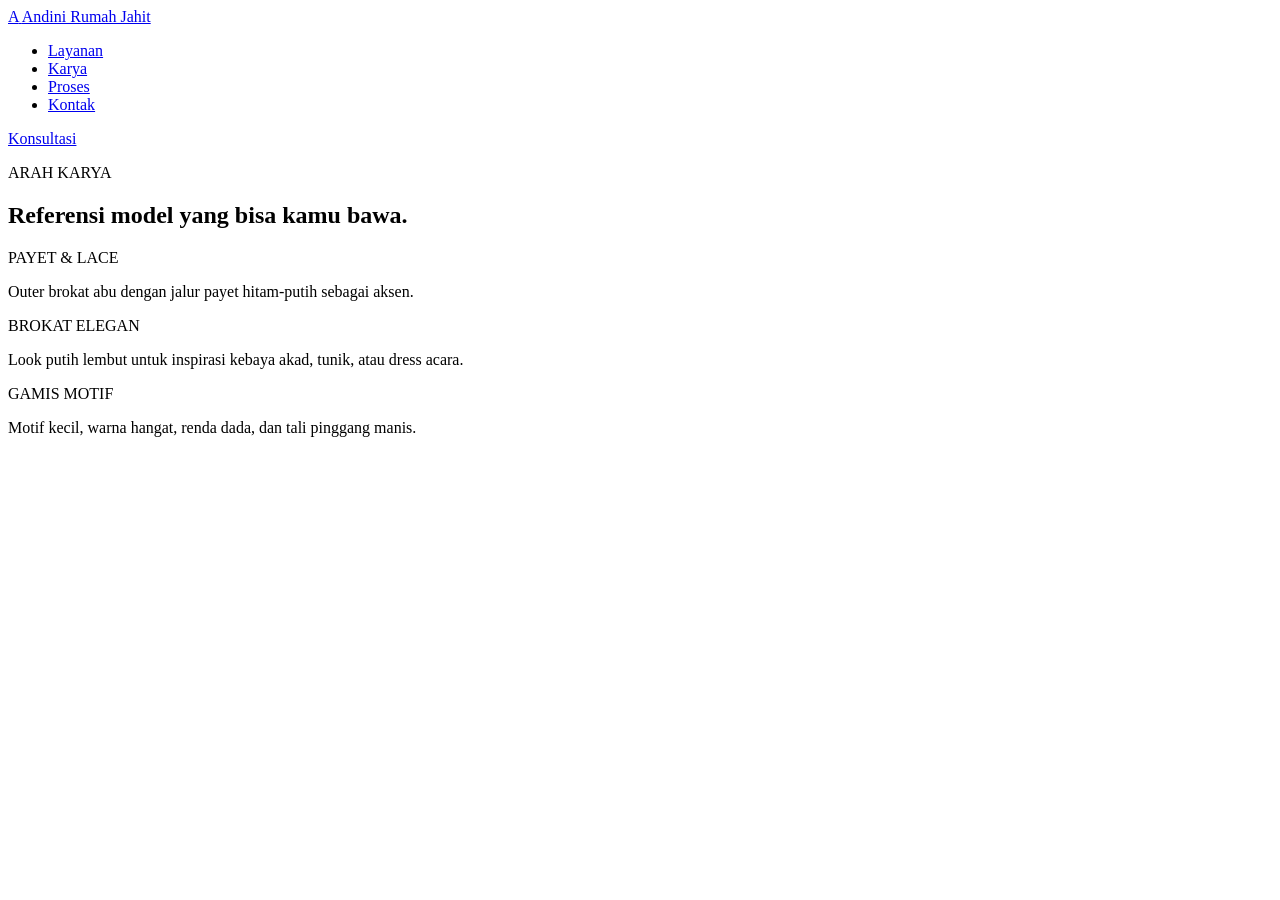
==== karya.html @ bdf9eef7 "HTML" ====
<html>

<head>
    <title>Karya - Andini Rumah Jahit</title>
    <link rel="stylesheet" href="style.css">
</head>

<body>

    <header>
        <div class="logo">
            <a href="index.html">
                <span class="logo-icon">A</span>
                <span class="logo-text">Andini Rumah Jahit</span>
            </a>
        </div>

        <nav>
            <ul>
                <li><a href="layanan.html">Layanan</a></li>
                <li><a href="karya.html">Karya</a></li>
                <li><a href="proses.html">Proses</a></li>
                <li><a href="kontak.html">Kontak</a></li>
            </ul>
        </nav>

        <div class="header-cta">
            <a href="#konsultasi">Konsultasi</a>
        </div>
    </header>

    <main>
        <section class="karya">

            <p class="karya-label">ARAH KARYA</p>
            <h1>Referensi model yang bisa kamu bawa.</h1>

            <div class="karya-galeri">

                <div class="karya-item karya-besar">
                    <div class="karya-gambar"></div>
                </div>

                <div class="karya-item">
                    <div class="karya-gambar"></div>
                    <p class="karya-kategori">PAYET & LACE</p>
                    <p class="karya-deskripsi">Outer brokat abu dengan jalur payet hitam-putih sebagai aksen.</p>
                </div>

                <div class="karya-item">
                    <div class="karya-gambar"></div>
                    <p class="karya-kategori">BROKAT ELEGAN</p>
                    <p class="karya-deskripsi">Look putih lembut untuk inspirasi kebaya akad, tunik, atau dress acara.
                    </p>
                </div>

                <div class="karya-item">
                    <div class="karya-gambar"></div>
                    <p class="karya-kategori">GAMIS MOTIF</p>
                    <p class="karya-deskripsi">Motif kecil, warna hangat, renda dada, dan tali pinggang manis.</p>
                </div>

            </div>

        </section>
    </main>

</body>

</html>
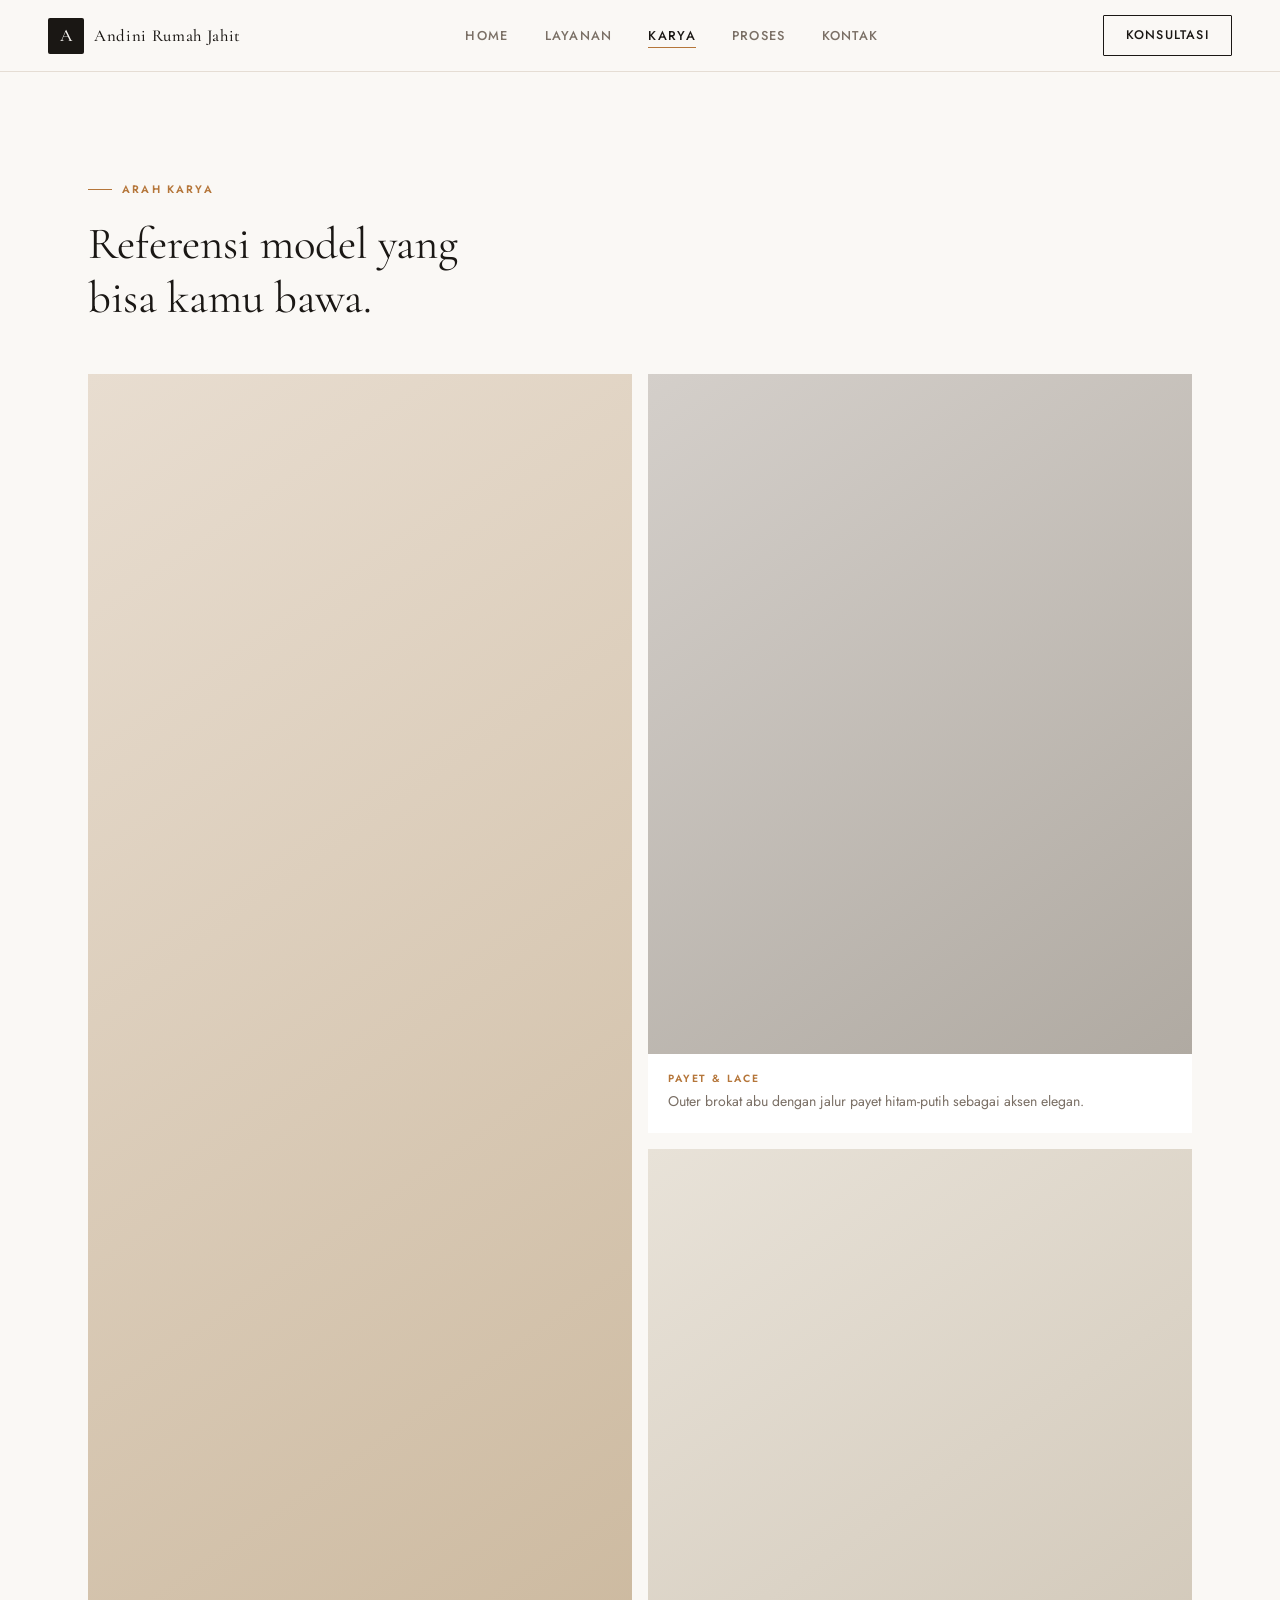
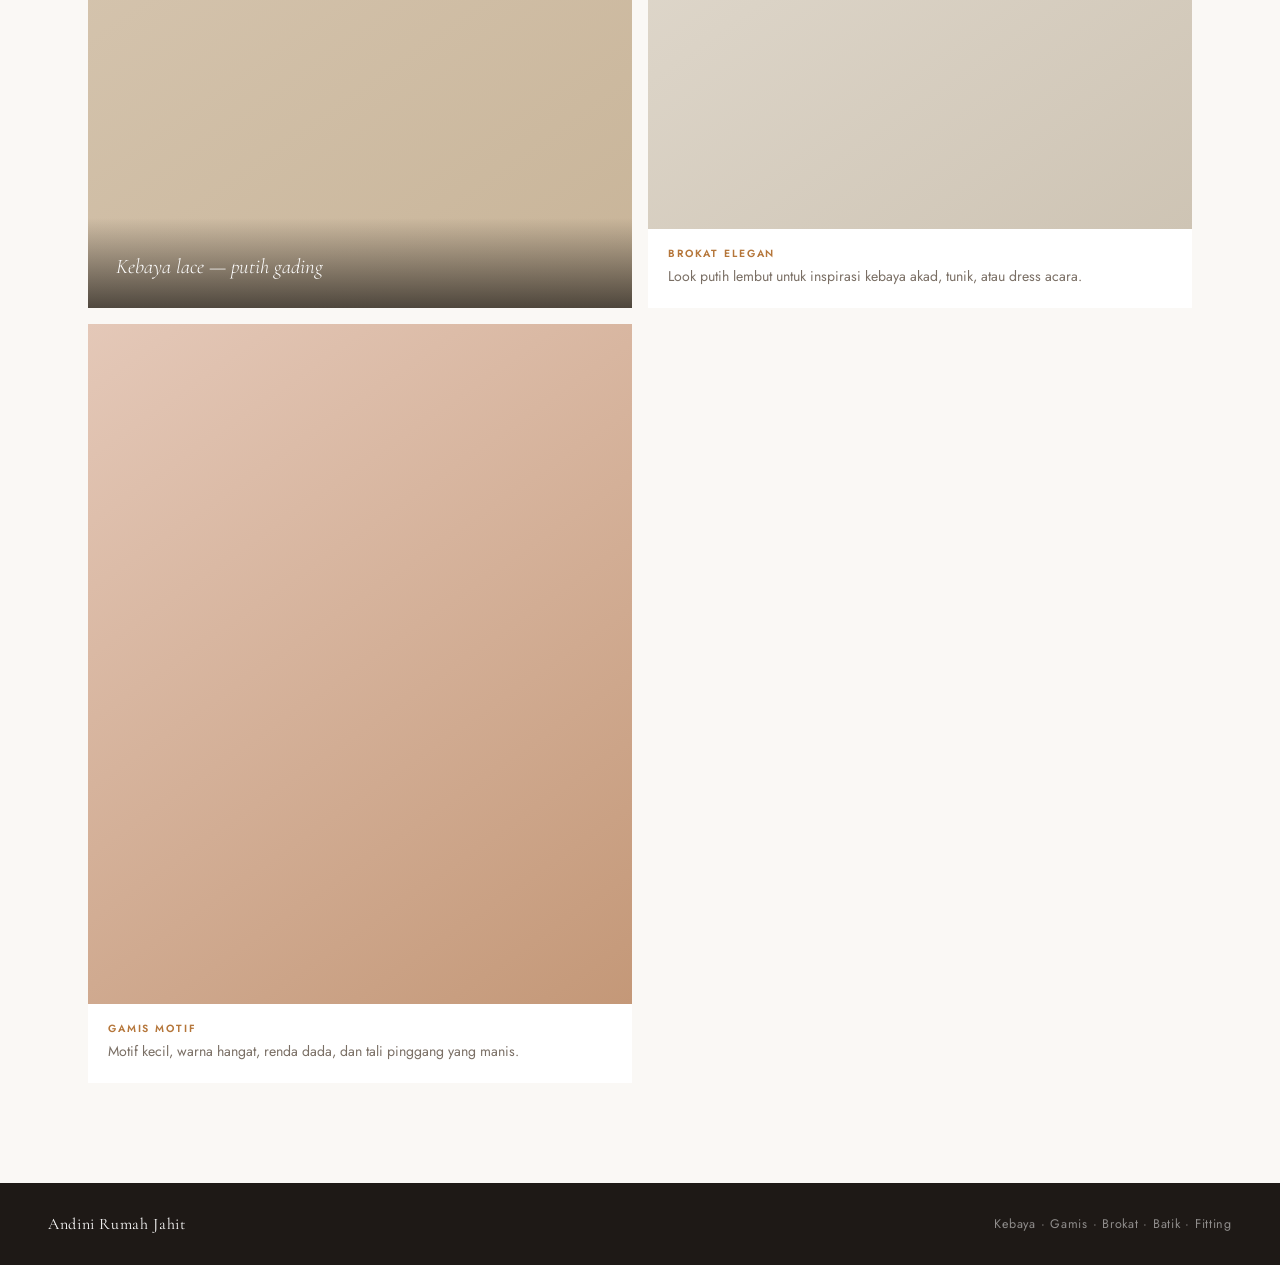
==== commit b6f1076f: "CSS" ====
--- a/karya.html
+++ b/karya.html
@@ -1,70 +1,92 @@
-<html>
-
+<!DOCTYPE html>
+<html lang="id">
 <head>
-    <title>Karya - Andini Rumah Jahit</title>
-    <link rel="stylesheet" href="style.css">
+  <meta charset="UTF-8">
+  <meta name="viewport" content="width=device-width, initial-scale=1.0">
+  <title>Karya — Andini Rumah Jahit</title>
+  <link rel="stylesheet" href="style.css">
 </head>
 
 <body>
 
-    <header>
-        <div class="logo">
-            <a href="index.html">
-                <span class="logo-icon">A</span>
-                <span class="logo-text">Andini Rumah Jahit</span>
-            </a>
+  <header id="main-header">
+    <div class="logo">
+      <a href="index.html">
+        <span class="logo-icon">A</span>
+        <span class="logo-text">Andini Rumah Jahit</span>
+      </a>
+    </div>
+    <nav>
+      <ul>
+        <li><a href="index.html">Home</a></li>
+        <li><a href="layanan.html">Layanan</a></li>
+        <li><a href="karya.html" class="active">Karya</a></li>
+        <li><a href="proses.html">Proses</a></li>
+        <li><a href="kontak.html">Kontak</a></li>
+      </ul>
+    </nav>
+    <div class="header-cta">
+      <a href="kontak.html">Konsultasi</a>
+    </div>
+  </header>
+
+  <main>
+    <section class="karya">
+
+      <p class="section-label">Arah Karya</p>
+      <h1 class="section-title">Referensi model yang<br>bisa kamu bawa.</h1>
+
+      <div class="karya-galeri">
+
+        <!-- Large featured item -->
+        <div class="karya-item karya-besar">
+          <div class="karya-gambar">
+            <!-- Ganti src dengan foto asli -->
+            <!-- <img src="foto/kebaya-putih.jpg" alt="Kebaya putih lace premium"> -->
+          </div>
+          <div class="karya-besar-label">Kebaya lace — putih gading</div>
         </div>
 
-        <nav>
-            <ul>
-                <li><a href="layanan.html">Layanan</a></li>
-                <li><a href="karya.html">Karya</a></li>
-                <li><a href="proses.html">Proses</a></li>
-                <li><a href="kontak.html">Kontak</a></li>
-            </ul>
-        </nav>
+        <!-- Small items on the right -->
+        <div class="karya-item">
+          <div class="karya-gambar">
+            <!-- <img src="foto/outer-brokat-abu.jpg" alt="Outer brokat abu payet"> -->
+          </div>
+          <p class="karya-kategori">Payet &amp; Lace</p>
+          <p class="karya-deskripsi">Outer brokat abu dengan jalur payet hitam-putih sebagai aksen elegan.</p>
+        </div>
 
-        <div class="header-cta">
-            <a href="#konsultasi">Konsultasi</a>
+        <div class="karya-item">
+          <div class="karya-gambar">
+            <!-- <img src="foto/brokat-elegan.jpg" alt="Kebaya brokat elegan"> -->
+          </div>
+          <p class="karya-kategori">Brokat Elegan</p>
+          <p class="karya-deskripsi">Look putih lembut untuk inspirasi kebaya akad, tunik, atau dress acara.</p>
         </div>
-    </header>
 
-    <main>
-        <section class="karya">
+        <div class="karya-item">
+          <div class="karya-gambar">
+            <!-- <img src="foto/gamis-motif.jpg" alt="Gamis motif floral hangat"> -->
+          </div>
+          <p class="karya-kategori">Gamis Motif</p>
+          <p class="karya-deskripsi">Motif kecil, warna hangat, renda dada, dan tali pinggang yang manis.</p>
+        </div>
 
-            <p class="karya-label">ARAH KARYA</p>
-            <h1>Referensi model yang bisa kamu bawa.</h1>
+      </div>
 
-            <div class="karya-galeri">
+    </section>
+  </main>
 
-                <div class="karya-item karya-besar">
-                    <div class="karya-gambar"></div>
-                </div>
+  <footer>
+    <span class="footer-nama">Andini Rumah Jahit</span>
+    <span class="footer-tagline">Kebaya · Gamis · Brokat · Batik · Fitting</span>
+  </footer>
 
-                <div class="karya-item">
-                    <div class="karya-gambar"></div>
-                    <p class="karya-kategori">PAYET & LACE</p>
-                    <p class="karya-deskripsi">Outer brokat abu dengan jalur payet hitam-putih sebagai aksen.</p>
-                </div>
-
-                <div class="karya-item">
-                    <div class="karya-gambar"></div>
-                    <p class="karya-kategori">BROKAT ELEGAN</p>
-                    <p class="karya-deskripsi">Look putih lembut untuk inspirasi kebaya akad, tunik, atau dress acara.
-                    </p>
-                </div>
-
-                <div class="karya-item">
-                    <div class="karya-gambar"></div>
-                    <p class="karya-kategori">GAMIS MOTIF</p>
-                    <p class="karya-deskripsi">Motif kecil, warna hangat, renda dada, dan tali pinggang manis.</p>
-                </div>
-
-            </div>
-
-        </section>
-    </main>
-
+  <script>
+    const header = document.getElementById('main-header');
+    window.addEventListener('scroll', () => {
+      header.classList.toggle('scrolled', window.scrollY > 10);
+    });
+  </script>
 </body>
-
-</html>+</html>
--- a/style.css
+++ b/style.css
@@ -0,0 +1,881 @@
+/* ============================================================
+   ANDINI RUMAH JAHIT — Luxury Boutique Stylesheet
+   Aesthetic: Editorial · Warm Ivory · Copper-Gold · Serif
+   ============================================================ */
+
+@import url('https://fonts.googleapis.com/css2?family=Cormorant+Garamond:ital,wght@0,300;0,400;0,500;0,600;1,300;1,400&family=Jost:wght@300;400;500;600&display=swap');
+
+/* ── CSS Variables ──────────────────────────────────────── */
+:root {
+  --bg:           #FAF8F5;
+  --bg-alt:       #F3EDE5;
+  --bg-dark:      #1E1916;
+  --text:         #1A1714;
+  --text-muted:   #7A6F65;
+  --accent:       #B5763A;
+  --accent-light: #D4A97A;
+  --accent-pale:  #F0E6D8;
+  --border:       #E5DDD4;
+  --white:        #FFFFFF;
+  --nav-h:        72px;
+
+  --ff-display: 'Cormorant Garamond', Georgia, serif;
+  --ff-body:    'Jost', sans-serif;
+
+  --ease-out: cubic-bezier(0.22, 1, 0.36, 1);
+}
+
+/* ── Reset & Base ───────────────────────────────────────── */
+*, *::before, *::after { box-sizing: border-box; margin: 0; padding: 0; }
+
+html { scroll-behavior: smooth; font-size: 16px; }
+
+body {
+  font-family: var(--ff-body);
+  font-weight: 400;
+  background: var(--bg);
+  color: var(--text);
+  line-height: 1.65;
+  -webkit-font-smoothing: antialiased;
+}
+
+img { display: block; max-width: 100%; height: auto; object-fit: cover; }
+
+a { text-decoration: none; color: inherit; }
+
+ul { list-style: none; }
+
+/* ── Utility ────────────────────────────────────────────── */
+.container {
+  width: min(100%, 1200px);
+  margin-inline: auto;
+  padding-inline: 48px;
+}
+
+/* ── Page Entrance Animation ────────────────────────────── */
+@keyframes fadeUp {
+  from { opacity: 0; transform: translateY(28px); }
+  to   { opacity: 1; transform: translateY(0); }
+}
+@keyframes fadeIn {
+  from { opacity: 0; }
+  to   { opacity: 1; }
+}
+
+/* ══════════════════════════════════════════════════════════
+   HEADER / NAVIGATION
+══════════════════════════════════════════════════════════ */
+header {
+  position: fixed;
+  top: 0; left: 0; right: 0;
+  z-index: 100;
+  height: var(--nav-h);
+  display: flex;
+  align-items: center;
+  justify-content: space-between;
+  padding-inline: 48px;
+  background: rgba(250, 248, 245, 0.92);
+  backdrop-filter: blur(12px);
+  -webkit-backdrop-filter: blur(12px);
+  border-bottom: 1px solid var(--border);
+  transition: box-shadow 0.3s;
+}
+
+header.scrolled {
+  box-shadow: 0 2px 24px rgba(26,23,20,0.07);
+}
+
+/* Logo */
+.logo a {
+  display: flex;
+  align-items: center;
+  gap: 10px;
+}
+.logo-icon {
+  width: 36px; height: 36px;
+  display: grid; place-items: center;
+  background: var(--text);
+  color: var(--bg);
+  font-family: var(--ff-display);
+  font-size: 1.1rem;
+  font-weight: 500;
+  letter-spacing: 0.02em;
+  border-radius: 2px;
+  flex-shrink: 0;
+}
+.logo-text {
+  font-family: var(--ff-display);
+  font-size: 1.05rem;
+  font-weight: 500;
+  letter-spacing: 0.04em;
+  color: var(--text);
+}
+
+/* Nav links */
+nav ul {
+  display: flex;
+  gap: 36px;
+}
+nav a {
+  font-family: var(--ff-body);
+  font-size: 0.8rem;
+  font-weight: 500;
+  letter-spacing: 0.1em;
+  text-transform: uppercase;
+  color: var(--text-muted);
+  transition: color 0.2s;
+  position: relative;
+}
+nav a::after {
+  content: '';
+  position: absolute;
+  bottom: -3px; left: 0;
+  width: 0; height: 1px;
+  background: var(--accent);
+  transition: width 0.3s var(--ease-out);
+}
+nav a:hover { color: var(--text); }
+nav a:hover::after { width: 100%; }
+nav a.active { color: var(--text); }
+nav a.active::after { width: 100%; }
+
+/* CTA button */
+.header-cta a {
+  display: inline-block;
+  padding: 9px 22px;
+  border: 1px solid var(--text);
+  font-size: 0.78rem;
+  font-weight: 500;
+  letter-spacing: 0.1em;
+  text-transform: uppercase;
+  color: var(--text);
+  transition: background 0.25s, color 0.25s;
+  border-radius: 1px;
+}
+.header-cta a:hover {
+  background: var(--text);
+  color: var(--bg);
+}
+
+/* ══════════════════════════════════════════════════════════
+   HERO SECTION
+══════════════════════════════════════════════════════════ */
+.hero {
+  min-height: 100vh;
+  padding-top: var(--nav-h);
+  display: grid;
+  grid-template-columns: 1fr 1fr;
+  position: relative;
+  overflow: hidden;
+}
+
+/* Left: text content */
+.hero-content {
+  display: flex;
+  flex-direction: column;
+  justify-content: center;
+  padding: 80px 60px 80px 48px;
+  animation: fadeUp 0.9s var(--ease-out) both;
+}
+
+.hero-kategori {
+  font-size: 0.72rem;
+  font-weight: 600;
+  letter-spacing: 0.18em;
+  text-transform: uppercase;
+  color: var(--accent);
+  margin-bottom: 24px;
+  display: flex;
+  align-items: center;
+  gap: 10px;
+}
+.hero-kategori::before {
+  content: '';
+  display: inline-block;
+  width: 28px; height: 1px;
+  background: var(--accent);
+}
+
+.hero-content h1 {
+  font-family: var(--ff-display);
+  font-size: clamp(2.6rem, 4.5vw, 4rem);
+  font-weight: 400;
+  line-height: 1.2;
+  letter-spacing: -0.01em;
+  color: var(--text);
+  margin-bottom: 24px;
+}
+.hero-content h1 em {
+  font-style: italic;
+  color: var(--accent);
+}
+
+.hero-deskripsi {
+  font-size: 0.97rem;
+  color: var(--text-muted);
+  line-height: 1.75;
+  max-width: 400px;
+  margin-bottom: 40px;
+}
+
+.hero-tombol {
+  display: flex;
+  gap: 14px;
+  flex-wrap: wrap;
+}
+
+.btn-utama {
+  display: inline-block;
+  padding: 14px 32px;
+  background: var(--text);
+  color: var(--bg);
+  font-size: 0.8rem;
+  font-weight: 500;
+  letter-spacing: 0.1em;
+  text-transform: uppercase;
+  transition: background 0.25s, transform 0.2s;
+}
+.btn-utama:hover {
+  background: var(--accent);
+  transform: translateY(-1px);
+}
+
+.btn-kedua {
+  display: inline-block;
+  padding: 13px 28px;
+  border: 1px solid var(--border);
+  color: var(--text);
+  font-size: 0.8rem;
+  font-weight: 500;
+  letter-spacing: 0.1em;
+  text-transform: uppercase;
+  transition: border-color 0.25s, color 0.25s;
+}
+.btn-kedua:hover {
+  border-color: var(--text);
+  color: var(--text);
+}
+
+/* Right: image side */
+.hero-image-side {
+  position: relative;
+  background: var(--bg-alt);
+  overflow: hidden;
+  animation: fadeIn 1.2s var(--ease-out) 0.3s both;
+}
+
+.hero-image-placeholder {
+  width: 100%; height: 100%;
+  background:
+    linear-gradient(160deg, #EDE0D0 0%, #D9C8B0 40%, #C4AB8A 100%);
+  position: relative;
+  display: flex;
+  align-items: center;
+  justify-content: center;
+}
+
+/* Decorative fabric fold lines */
+.hero-image-placeholder::before {
+  content: '';
+  position: absolute;
+  inset: 0;
+  background:
+    repeating-linear-gradient(
+      -20deg,
+      transparent 0px, transparent 40px,
+      rgba(255,255,255,0.06) 40px, rgba(255,255,255,0.06) 41px
+    );
+}
+
+.hero-image-placeholder::after {
+  content: 'Foto Koleksi';
+  font-family: var(--ff-display);
+  font-size: 0.85rem;
+  font-style: italic;
+  color: rgba(255,255,255,0.5);
+  letter-spacing: 0.1em;
+}
+
+/* Stat card overlay */
+.hero-kartu {
+  position: absolute;
+  bottom: 48px; right: 0;
+  transform: translateX(0);
+  background: var(--bg-dark);
+  color: var(--white);
+  padding: 28px 36px;
+  min-width: 220px;
+  animation: fadeUp 0.9s var(--ease-out) 0.6s both;
+  z-index: 2;
+}
+.kartu-label {
+  font-size: 0.65rem;
+  font-weight: 600;
+  letter-spacing: 0.18em;
+  text-transform: uppercase;
+  color: var(--accent-light);
+  margin-bottom: 10px;
+}
+.kartu-angka {
+  font-family: var(--ff-display);
+  font-size: 3rem;
+  font-weight: 300;
+  line-height: 1;
+  color: var(--white);
+  margin-bottom: 8px;
+}
+.kartu-deskripsi {
+  font-size: 0.8rem;
+  color: rgba(255,255,255,0.55);
+  line-height: 1.5;
+  max-width: 160px;
+}
+
+/* ══════════════════════════════════════════════════════════
+   SECTION SHARED STYLES
+══════════════════════════════════════════════════════════ */
+main { padding-top: var(--nav-h); }
+
+.section-label {
+  display: inline-flex;
+  align-items: center;
+  gap: 10px;
+  font-size: 0.68rem;
+  font-weight: 600;
+  letter-spacing: 0.2em;
+  text-transform: uppercase;
+  color: var(--accent);
+  margin-bottom: 20px;
+}
+.section-label::before {
+  content: '';
+  display: inline-block;
+  width: 24px; height: 1px;
+  background: var(--accent);
+}
+
+.section-title {
+  font-family: var(--ff-display);
+  font-size: clamp(2rem, 3.5vw, 3rem);
+  font-weight: 400;
+  line-height: 1.2;
+  color: var(--text);
+  margin-bottom: 48px;
+}
+
+/* ══════════════════════════════════════════════════════════
+   LAYANAN PAGE
+══════════════════════════════════════════════════════════ */
+.layanan {
+  padding: 100px 48px;
+  max-width: 1200px;
+  margin: 0 auto;
+}
+
+.layanan-kartu-wrapper {
+  display: grid;
+  grid-template-columns: repeat(3, 1fr);
+  gap: 2px;
+  margin-top: 0;
+  background: var(--border);
+}
+
+.layanan-kartu {
+  background: var(--bg);
+  padding: 52px 44px;
+  transition: background 0.3s;
+  position: relative;
+  overflow: hidden;
+}
+.layanan-kartu::before {
+  content: '';
+  position: absolute;
+  bottom: 0; left: 0;
+  width: 0; height: 2px;
+  background: var(--accent);
+  transition: width 0.4s var(--ease-out);
+}
+.layanan-kartu:hover { background: var(--white); }
+.layanan-kartu:hover::before { width: 100%; }
+
+.kartu-ikon {
+  width: 44px; height: 44px;
+  border: 1px solid var(--border);
+  border-radius: 50%;
+  margin-bottom: 28px;
+  display: flex;
+  align-items: center;
+  justify-content: center;
+  transition: border-color 0.3s;
+}
+.layanan-kartu:hover .kartu-ikon { border-color: var(--accent); }
+
+/* Icon SVG backgrounds for each card */
+.layanan-kartu:nth-child(1) .kartu-ikon::after { content: '✦'; font-size: 1rem; color: var(--accent); }
+.layanan-kartu:nth-child(2) .kartu-ikon::after { content: '◈'; font-size: 1rem; color: var(--accent); }
+.layanan-kartu:nth-child(3) .kartu-ikon::after { content: '⬡'; font-size: 1rem; color: var(--accent); }
+
+.layanan-kartu h2 {
+  font-family: var(--ff-display);
+  font-size: 1.4rem;
+  font-weight: 500;
+  color: var(--text);
+  margin-bottom: 14px;
+  letter-spacing: 0.01em;
+}
+.layanan-kartu p {
+  font-size: 0.9rem;
+  color: var(--text-muted);
+  line-height: 1.7;
+}
+
+/* Layanan price hint */
+.layanan-kartu .kartu-detail {
+  margin-top: 28px;
+  display: flex;
+  align-items: center;
+  gap: 6px;
+  font-size: 0.75rem;
+  font-weight: 500;
+  letter-spacing: 0.08em;
+  text-transform: uppercase;
+  color: var(--accent);
+  opacity: 0;
+  transform: translateY(6px);
+  transition: opacity 0.3s, transform 0.3s;
+}
+.layanan-kartu:hover .kartu-detail {
+  opacity: 1;
+  transform: translateY(0);
+}
+.kartu-detail::after { content: '→'; }
+
+/* ══════════════════════════════════════════════════════════
+   KARYA / GALLERY PAGE
+══════════════════════════════════════════════════════════ */
+.karya {
+  padding: 100px 48px;
+  max-width: 1200px;
+  margin: 0 auto;
+}
+
+.karya-galeri {
+  display: grid;
+  grid-template-columns: 1fr 1fr;
+  grid-template-rows: auto auto;
+  gap: 16px;
+}
+
+/* Large item spans full left column */
+.karya-besar {
+  grid-row: 1 / 3;
+}
+
+.karya-item {
+  position: relative;
+  overflow: hidden;
+}
+
+.karya-gambar {
+  width: 100%;
+  aspect-ratio: 4/5;
+  background: var(--bg-alt);
+  position: relative;
+  overflow: hidden;
+  transition: transform 0.5s var(--ease-out);
+}
+.karya-besar .karya-gambar {
+  aspect-ratio: 3/5;
+  height: 100%;
+}
+
+/* Placeholder fill with warm gradient per item */
+.karya-item:nth-child(1) .karya-gambar {
+  background: linear-gradient(145deg, #E8DDD0, #C8B498);
+}
+.karya-item:nth-child(2) .karya-gambar {
+  background: linear-gradient(145deg, #D4CFCA, #B0AAA2);
+}
+.karya-item:nth-child(3) .karya-gambar {
+  background: linear-gradient(145deg, #E8E2D8, #CEC4B4);
+}
+.karya-item:nth-child(4) .karya-gambar {
+  background: linear-gradient(145deg, #E4C8B8, #C49878);
+}
+
+.karya-item:hover .karya-gambar {
+  transform: scale(1.03);
+}
+
+/* Overlay on hover */
+.karya-gambar::after {
+  content: '';
+  position: absolute;
+  inset: 0;
+  background: linear-gradient(to top, rgba(26,23,20,0.55) 0%, transparent 50%);
+  opacity: 0;
+  transition: opacity 0.4s;
+}
+.karya-item:hover .karya-gambar::after { opacity: 1; }
+
+/* Text below image */
+.karya-item:not(.karya-besar) {
+  background: var(--white);
+}
+.karya-kategori {
+  font-size: 0.65rem;
+  font-weight: 600;
+  letter-spacing: 0.18em;
+  text-transform: uppercase;
+  color: var(--accent);
+  padding: 16px 20px 4px;
+}
+.karya-deskripsi {
+  font-size: 0.88rem;
+  color: var(--text-muted);
+  padding: 0 20px 20px;
+  line-height: 1.55;
+}
+
+/* Label floating on large card */
+.karya-besar-label {
+  position: absolute;
+  bottom: 0; left: 0; right: 0;
+  padding: 32px 28px 24px;
+  background: linear-gradient(to top, rgba(26,23,20,0.7), transparent);
+  color: var(--white);
+  font-family: var(--ff-display);
+  font-size: 1.3rem;
+  font-style: italic;
+  font-weight: 300;
+  pointer-events: none;
+}
+
+/* ══════════════════════════════════════════════════════════
+   PROSES PAGE
+══════════════════════════════════════════════════════════ */
+.proses {
+  padding: 100px 48px;
+  max-width: 1200px;
+  margin: 0 auto;
+}
+
+.proses-langkah-wrapper {
+  display: grid;
+  grid-template-columns: repeat(4, 1fr);
+  gap: 0;
+  position: relative;
+  margin-top: 16px;
+}
+
+/* Connecting line */
+.proses-langkah-wrapper::before {
+  content: '';
+  position: absolute;
+  top: 28px;
+  left: calc(25% / 2);
+  right: calc(25% / 2);
+  height: 1px;
+  background: var(--border);
+  z-index: 0;
+}
+
+.proses-langkah {
+  padding: 0 36px 0 0;
+  position: relative;
+  z-index: 1;
+}
+
+.langkah-nomor {
+  display: inline-flex;
+  align-items: center;
+  justify-content: center;
+  width: 54px; height: 54px;
+  border: 1px solid var(--border);
+  background: var(--bg);
+  font-family: var(--ff-display);
+  font-size: 1.3rem;
+  font-weight: 300;
+  color: var(--accent);
+  margin-bottom: 28px;
+  transition: background 0.3s, border-color 0.3s, color 0.3s;
+}
+.proses-langkah:hover .langkah-nomor {
+  background: var(--text);
+  border-color: var(--text);
+  color: var(--white);
+}
+
+.proses-langkah h2 {
+  font-family: var(--ff-display);
+  font-size: 1.25rem;
+  font-weight: 500;
+  color: var(--text);
+  margin-bottom: 12px;
+}
+.proses-langkah p {
+  font-size: 0.88rem;
+  color: var(--text-muted);
+  line-height: 1.7;
+  max-width: 220px;
+}
+
+/* ══════════════════════════════════════════════════════════
+   KONTAK PAGE
+══════════════════════════════════════════════════════════ */
+.kontak {
+  display: grid;
+  grid-template-columns: 1fr 1fr;
+  min-height: calc(100vh - var(--nav-h));
+}
+
+/* Left info panel */
+.kontak-info {
+  background: var(--bg-dark);
+  color: var(--white);
+  padding: 80px 64px;
+  display: flex;
+  flex-direction: column;
+  justify-content: center;
+}
+
+.kontak-info .section-label { color: var(--accent-light); }
+.kontak-info .section-label::before { background: var(--accent-light); }
+
+.kontak-info h1 {
+  font-family: var(--ff-display);
+  font-size: clamp(2rem, 3vw, 2.8rem);
+  font-weight: 300;
+  line-height: 1.25;
+  color: var(--white);
+  margin-bottom: 24px;
+}
+
+.kontak-deskripsi {
+  font-size: 0.92rem;
+  color: rgba(255,255,255,0.55);
+  line-height: 1.75;
+  margin-bottom: 40px;
+  max-width: 380px;
+}
+
+.kontak-detail {
+  display: flex;
+  flex-direction: column;
+  gap: 14px;
+}
+.kontak-detail li {
+  font-size: 0.88rem;
+  color: rgba(255,255,255,0.7);
+  display: flex;
+  align-items: flex-start;
+  gap: 10px;
+  padding-bottom: 14px;
+  border-bottom: 1px solid rgba(255,255,255,0.08);
+}
+.kontak-detail li::before {
+  content: '—';
+  color: var(--accent-light);
+  flex-shrink: 0;
+}
+.kontak-detail li strong {
+  color: var(--white);
+  font-weight: 500;
+}
+
+/* Right form panel */
+.kontak-form {
+  background: var(--bg);
+  padding: 80px 64px;
+  display: flex;
+  flex-direction: column;
+  justify-content: center;
+}
+
+.kontak-form h2 {
+  font-family: var(--ff-display);
+  font-size: 1.4rem;
+  font-weight: 500;
+  color: var(--text);
+  margin-bottom: 36px;
+}
+
+.kontak-form form {
+  display: flex;
+  flex-direction: column;
+  gap: 20px;
+}
+
+.form-group {
+  display: flex;
+  flex-direction: column;
+  gap: 6px;
+}
+
+.kontak-form label {
+  font-size: 0.72rem;
+  font-weight: 600;
+  letter-spacing: 0.12em;
+  text-transform: uppercase;
+  color: var(--text-muted);
+}
+
+.kontak-form input,
+.kontak-form select,
+.kontak-form textarea {
+  width: 100%;
+  padding: 12px 14px;
+  border: 1px solid var(--border);
+  background: var(--white);
+  font-family: var(--ff-body);
+  font-size: 0.9rem;
+  color: var(--text);
+  outline: none;
+  transition: border-color 0.2s;
+  border-radius: 0;
+  appearance: none;
+  -webkit-appearance: none;
+}
+.kontak-form input:focus,
+.kontak-form select:focus,
+.kontak-form textarea:focus {
+  border-color: var(--accent);
+}
+.kontak-form input::placeholder,
+.kontak-form textarea::placeholder {
+  color: var(--text-muted);
+  font-size: 0.88rem;
+}
+.kontak-form textarea {
+  min-height: 120px;
+  resize: vertical;
+}
+
+/* Select wrapper with custom arrow */
+.select-wrapper {
+  position: relative;
+}
+.select-wrapper::after {
+  content: '↓';
+  position: absolute;
+  right: 14px;
+  top: 50%;
+  transform: translateY(-50%);
+  color: var(--text-muted);
+  pointer-events: none;
+  font-size: 0.85rem;
+}
+
+.btn-kirim {
+  padding: 14px 32px;
+  background: var(--text);
+  color: var(--bg);
+  font-family: var(--ff-body);
+  font-size: 0.8rem;
+  font-weight: 500;
+  letter-spacing: 0.12em;
+  text-transform: uppercase;
+  border: none;
+  cursor: pointer;
+  transition: background 0.25s, transform 0.2s;
+  align-self: flex-start;
+}
+.btn-kirim:hover {
+  background: var(--accent);
+  transform: translateY(-1px);
+}
+
+/* ══════════════════════════════════════════════════════════
+   FOOTER
+══════════════════════════════════════════════════════════ */
+footer {
+  background: var(--bg-dark);
+  color: rgba(255,255,255,0.5);
+  padding: 28px 48px;
+  display: flex;
+  justify-content: space-between;
+  align-items: center;
+  gap: 16px;
+}
+.footer-nama {
+  font-family: var(--ff-display);
+  font-size: 1rem;
+  font-weight: 400;
+  color: var(--white);
+  letter-spacing: 0.04em;
+}
+.footer-tagline {
+  font-size: 0.78rem;
+  letter-spacing: 0.06em;
+}
+
+/* ══════════════════════════════════════════════════════════
+   DECORATIVE STRIP (appears on inner pages)
+══════════════════════════════════════════════════════════ */
+.page-intro {
+  padding: 80px 48px 0;
+  max-width: 1200px;
+  margin: 0 auto;
+}
+
+/* ══════════════════════════════════════════════════════════
+   RESPONSIVE — TABLET (≤900px)
+══════════════════════════════════════════════════════════ */
+@media (max-width: 900px) {
+  header { padding-inline: 24px; }
+
+  nav ul { gap: 22px; }
+
+  .hero { grid-template-columns: 1fr; min-height: auto; }
+  .hero-content { padding: 60px 24px 40px; }
+  .hero-image-side { min-height: 50vw; }
+  .hero-kartu { position: relative; bottom: auto; transform: none; margin: 0 24px 24px; }
+
+  .layanan { padding: 80px 24px; }
+  .layanan-kartu-wrapper { grid-template-columns: 1fr; gap: 1px; }
+
+  .karya { padding: 80px 24px; }
+  .karya-galeri {
+    grid-template-columns: 1fr;
+    grid-template-rows: auto;
+  }
+  .karya-besar { grid-row: auto; }
+
+  .proses { padding: 80px 24px; }
+  .proses-langkah-wrapper {
+    grid-template-columns: 1fr 1fr;
+    gap: 40px;
+  }
+  .proses-langkah-wrapper::before { display: none; }
+
+  .kontak { grid-template-columns: 1fr; }
+  .kontak-info,
+  .kontak-form { padding: 60px 24px; }
+
+  footer { padding: 24px; flex-direction: column; text-align: center; }
+}
+
+/* ══════════════════════════════════════════════════════════
+   RESPONSIVE — MOBILE (≤600px)
+══════════════════════════════════════════════════════════ */
+@media (max-width: 600px) {
+  header { padding-inline: 16px; }
+  .logo-text { display: none; }
+  nav ul { gap: 14px; }
+  nav a { font-size: 0.72rem; }
+  .header-cta a { padding: 8px 14px; font-size: 0.72rem; }
+
+  .hero-content { padding: 48px 16px 32px; }
+  .hero-tombol { flex-direction: column; align-items: flex-start; }
+
+  .layanan { padding: 64px 16px; }
+  .layanan-kartu { padding: 36px 24px; }
+
+  .karya { padding: 64px 16px; }
+
+  .proses { padding: 64px 16px; }
+  .proses-langkah-wrapper { grid-template-columns: 1fr; gap: 40px; }
+
+  .kontak-form { padding: 48px 16px; }
+  .kontak-info { padding: 48px 16px; }
+}
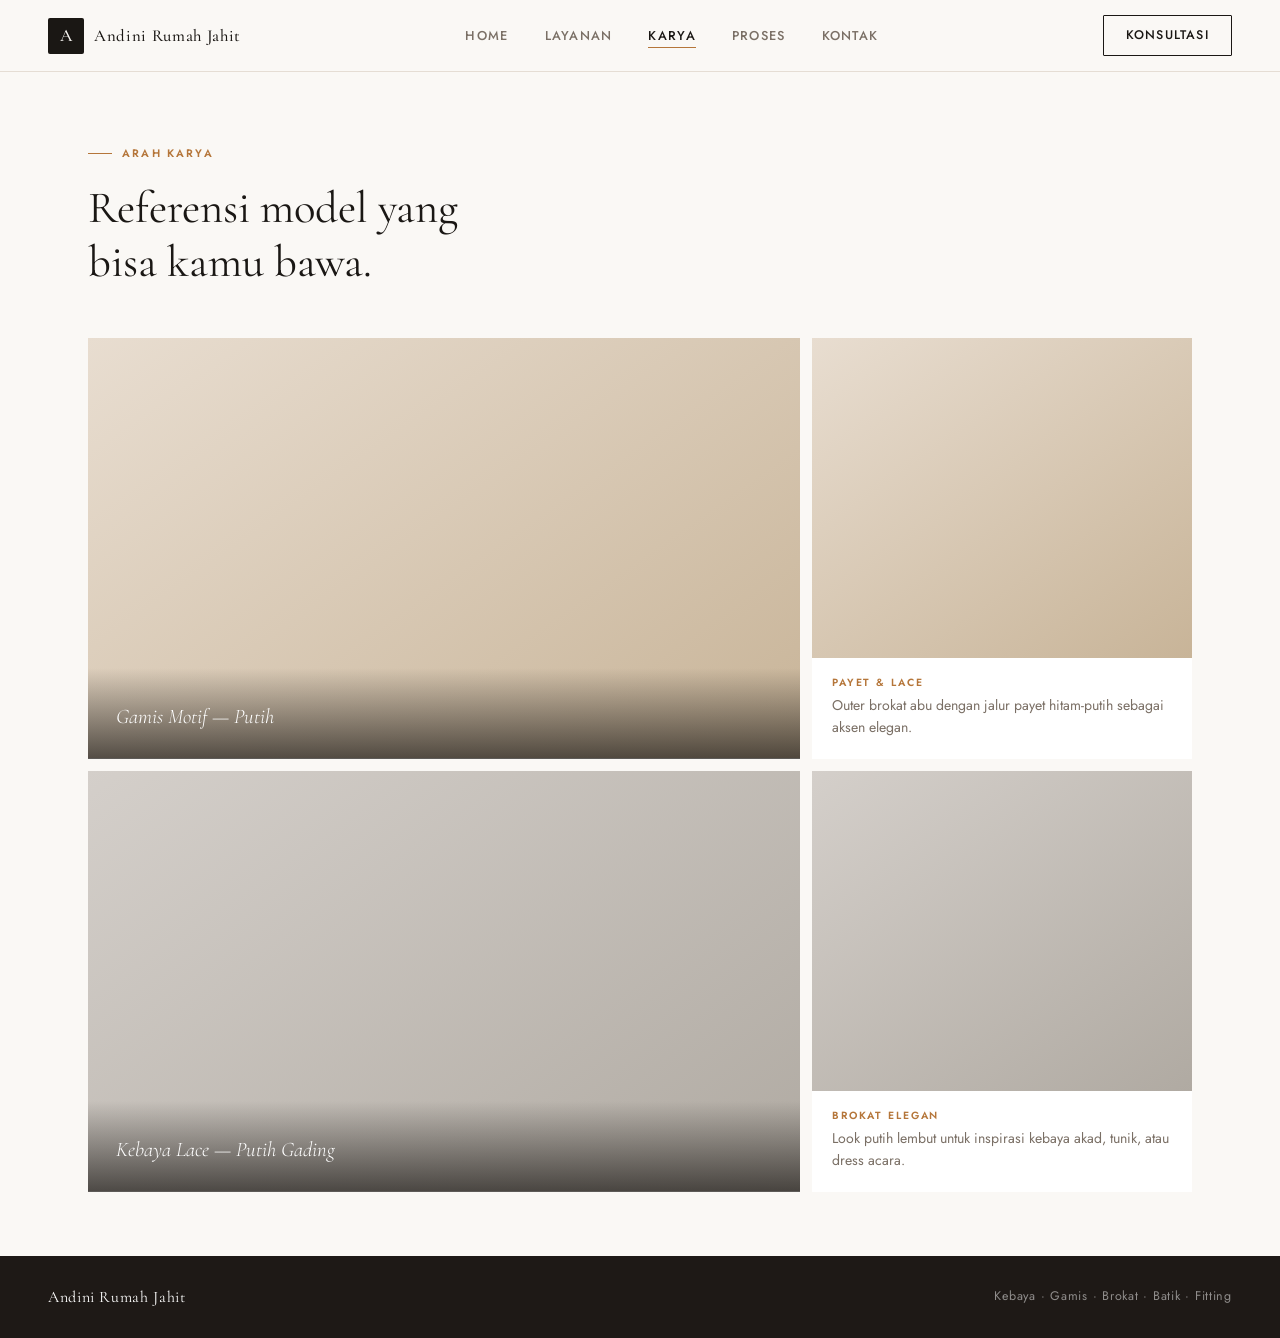
==== commit 08d2ada9: "Fix CSS" ====
--- a/karya.html
+++ b/karya.html
@@ -1,92 +1,97 @@
-<!DOCTYPE html>
+<!doctype html>
 <html lang="id">
-<head>
-  <meta charset="UTF-8">
-  <meta name="viewport" content="width=device-width, initial-scale=1.0">
-  <title>Karya — Andini Rumah Jahit</title>
-  <link rel="stylesheet" href="style.css">
-</head>
+  <head>
+    <meta charset="UTF-8" />
+    <meta name="viewport" content="width=device-width, initial-scale=1.0" />
+    <title>Karya — Andini Rumah Jahit</title>
+    <link rel="stylesheet" href="style.css" />
+  </head>
 
-<body>
+  <body>
+    <header id="main-header">
+      <div class="logo">
+        <a href="index.html">
+          <span class="logo-icon">A</span>
+          <span class="logo-text">Andini Rumah Jahit</span>
+        </a>
+      </div>
+      <nav>
+        <ul>
+          <li><a href="index.html">Home</a></li>
+          <li><a href="layanan.html">Layanan</a></li>
+          <li><a href="karya.html" class="active">Karya</a></li>
+          <li><a href="proses.html">Proses</a></li>
+          <li><a href="kontak.html">Kontak</a></li>
+        </ul>
+      </nav>
+      <div class="header-cta">
+        <a href="kontak.html">Konsultasi</a>
+      </div>
+    </header>
 
-  <header id="main-header">
-    <div class="logo">
-      <a href="index.html">
-        <span class="logo-icon">A</span>
-        <span class="logo-text">Andini Rumah Jahit</span>
-      </a>
-    </div>
-    <nav>
-      <ul>
-        <li><a href="index.html">Home</a></li>
-        <li><a href="layanan.html">Layanan</a></li>
-        <li><a href="karya.html" class="active">Karya</a></li>
-        <li><a href="proses.html">Proses</a></li>
-        <li><a href="kontak.html">Kontak</a></li>
-      </ul>
-    </nav>
-    <div class="header-cta">
-      <a href="kontak.html">Konsultasi</a>
-    </div>
-  </header>
+    <main>
+      <section class="karya">
+        <p class="section-label">Arah Karya</p>
+        <h1 class="section-title">Referensi model yang<br />bisa kamu bawa.</h1>
 
-  <main>
-    <section class="karya">
+        <div class="karya-galeri">
+          <div class="kiri">
+            <!-- Left column: two stacked images -->
+            <div class="karya-item karya-besar">
+              <div class="karya-gambar">
+                <!-- <img src="foto/gamis-motif.jpg" alt="Gamis motif floral hangat"> -->
+              </div>
+              <div class="karya-besar-label">Gamis Motif — Putih</div>
+            </div>
 
-      <p class="section-label">Arah Karya</p>
-      <h1 class="section-title">Referensi model yang<br>bisa kamu bawa.</h1>
+            <div class="karya-item karya-besar">
+              <div class="karya-gambar">
+                <!-- <img src="foto/kebaya-putih.jpg" alt="Kebaya putih lace premium"> -->
+              </div>
+              <div class="karya-besar-label">Kebaya Lace — Putih Gading</div>
+            </div>
+          </div>
 
-      <div class="karya-galeri">
+          <div class="kanan">
+            <!-- Right column: smaller items -->
+            <div class="karya-item">
+              <div class="karya-gambar">
+                <!-- <img src="foto/outer-brokat-abu.jpg" alt="Outer brokat abu payet"> -->
+              </div>
+              <p class="karya-kategori">Payet &amp; Lace</p>
+              <p class="karya-deskripsi">
+                Outer brokat abu dengan jalur payet hitam-putih sebagai aksen
+                elegan.
+              </p>
+            </div>
 
-        <!-- Large featured item -->
-        <div class="karya-item karya-besar">
-          <div class="karya-gambar">
-            <!-- Ganti src dengan foto asli -->
-            <!-- <img src="foto/kebaya-putih.jpg" alt="Kebaya putih lace premium"> -->
+            <div class="karya-item">
+              <div class="karya-gambar">
+                <!-- <img src="foto/brokat-elegan.jpg" alt="Kebaya brokat elegan"> -->
+              </div>
+              <p class="karya-kategori">Brokat Elegan</p>
+              <p class="karya-deskripsi">
+                Look putih lembut untuk inspirasi kebaya akad, tunik, atau dress
+                acara.
+              </p>
+            </div>
           </div>
-          <div class="karya-besar-label">Kebaya lace — putih gading</div>
         </div>
+      </section>
+    </main>
 
-        <!-- Small items on the right -->
-        <div class="karya-item">
-          <div class="karya-gambar">
-            <!-- <img src="foto/outer-brokat-abu.jpg" alt="Outer brokat abu payet"> -->
-          </div>
-          <p class="karya-kategori">Payet &amp; Lace</p>
-          <p class="karya-deskripsi">Outer brokat abu dengan jalur payet hitam-putih sebagai aksen elegan.</p>
-        </div>
+    <footer>
+      <span class="footer-nama">Andini Rumah Jahit</span>
+      <span class="footer-tagline"
+        >Kebaya · Gamis · Brokat · Batik · Fitting</span
+      >
+    </footer>
 
-        <div class="karya-item">
-          <div class="karya-gambar">
-            <!-- <img src="foto/brokat-elegan.jpg" alt="Kebaya brokat elegan"> -->
-          </div>
-          <p class="karya-kategori">Brokat Elegan</p>
-          <p class="karya-deskripsi">Look putih lembut untuk inspirasi kebaya akad, tunik, atau dress acara.</p>
-        </div>
-
-        <div class="karya-item">
-          <div class="karya-gambar">
-            <!-- <img src="foto/gamis-motif.jpg" alt="Gamis motif floral hangat"> -->
-          </div>
-          <p class="karya-kategori">Gamis Motif</p>
-          <p class="karya-deskripsi">Motif kecil, warna hangat, renda dada, dan tali pinggang yang manis.</p>
-        </div>
-
-      </div>
-
-    </section>
-  </main>
-
-  <footer>
-    <span class="footer-nama">Andini Rumah Jahit</span>
-    <span class="footer-tagline">Kebaya · Gamis · Brokat · Batik · Fitting</span>
-  </footer>
-
-  <script>
-    const header = document.getElementById('main-header');
-    window.addEventListener('scroll', () => {
-      header.classList.toggle('scrolled', window.scrollY > 10);
-    });
-  </script>
-</body>
+    <script>
+      const header = document.getElementById("main-header");
+      window.addEventListener("scroll", () => {
+        header.classList.toggle("scrolled", window.scrollY > 10);
+      });
+    </script>
+  </body>
 </html>
--- a/style.css
+++ b/style.css
@@ -3,32 +3,41 @@
    Aesthetic: Editorial · Warm Ivory · Copper-Gold · Serif
    ============================================================ */
 
-@import url('https://fonts.googleapis.com/css2?family=Cormorant+Garamond:ital,wght@0,300;0,400;0,500;0,600;1,300;1,400&family=Jost:wght@300;400;500;600&display=swap');
+@import url("https://fonts.googleapis.com/css2?family=Cormorant+Garamond:ital,wght@0,300;0,400;0,500;0,600;1,300;1,400&family=Jost:wght@300;400;500;600&display=swap");
 
 /* ── CSS Variables ──────────────────────────────────────── */
 :root {
-  --bg:           #FAF8F5;
-  --bg-alt:       #F3EDE5;
-  --bg-dark:      #1E1916;
-  --text:         #1A1714;
-  --text-muted:   #7A6F65;
-  --accent:       #B5763A;
-  --accent-light: #D4A97A;
-  --accent-pale:  #F0E6D8;
-  --border:       #E5DDD4;
-  --white:        #FFFFFF;
-  --nav-h:        72px;
-
-  --ff-display: 'Cormorant Garamond', Georgia, serif;
-  --ff-body:    'Jost', sans-serif;
+  --bg: #faf8f5;
+  --bg-alt: #f3ede5;
+  --bg-dark: #1e1916;
+  --text: #1a1714;
+  --text-muted: #7a6f65;
+  --accent: #b5763a;
+  --accent-light: #d4a97a;
+  --accent-pale: #f0e6d8;
+  --border: #e5ddd4;
+  --white: #ffffff;
+  --nav-h: 72px;
+
+  --ff-display: "Cormorant Garamond", Georgia, serif;
+  --ff-body: "Jost", sans-serif;
 
   --ease-out: cubic-bezier(0.22, 1, 0.36, 1);
 }
 
 /* ── Reset & Base ───────────────────────────────────────── */
-*, *::before, *::after { box-sizing: border-box; margin: 0; padding: 0; }
-
-html { scroll-behavior: smooth; font-size: 16px; }
+*,
+*::before,
+*::after {
+  box-sizing: border-box;
+  margin: 0;
+  padding: 0;
+}
+
+html {
+  scroll-behavior: smooth;
+  font-size: 16px;
+}
 
 body {
   font-family: var(--ff-body);
@@ -39,11 +48,21 @@
   -webkit-font-smoothing: antialiased;
 }
 
-img { display: block; max-width: 100%; height: auto; object-fit: cover; }
-
-a { text-decoration: none; color: inherit; }
-
-ul { list-style: none; }
+img {
+  display: block;
+  max-width: 100%;
+  height: auto;
+  object-fit: cover;
+}
+
+a {
+  text-decoration: none;
+  color: inherit;
+}
+
+ul {
+  list-style: none;
+}
 
 /* ── Utility ────────────────────────────────────────────── */
 .container {
@@ -54,12 +73,22 @@
 
 /* ── Page Entrance Animation ────────────────────────────── */
 @keyframes fadeUp {
-  from { opacity: 0; transform: translateY(28px); }
-  to   { opacity: 1; transform: translateY(0); }
+  from {
+    opacity: 0;
+    transform: translateY(28px);
+  }
+  to {
+    opacity: 1;
+    transform: translateY(0);
+  }
 }
 @keyframes fadeIn {
-  from { opacity: 0; }
-  to   { opacity: 1; }
+  from {
+    opacity: 0;
+  }
+  to {
+    opacity: 1;
+  }
 }
 
 /* ══════════════════════════════════════════════════════════
@@ -67,7 +96,9 @@
 ══════════════════════════════════════════════════════════ */
 header {
   position: fixed;
-  top: 0; left: 0; right: 0;
+  top: 0;
+  left: 0;
+  right: 0;
   z-index: 100;
   height: var(--nav-h);
   display: flex;
@@ -82,7 +113,7 @@
 }
 
 header.scrolled {
-  box-shadow: 0 2px 24px rgba(26,23,20,0.07);
+  box-shadow: 0 2px 24px rgba(26, 23, 20, 0.07);
 }
 
 /* Logo */
@@ -92,8 +123,10 @@
   gap: 10px;
 }
 .logo-icon {
-  width: 36px; height: 36px;
-  display: grid; place-items: center;
+  width: 36px;
+  height: 36px;
+  display: grid;
+  place-items: center;
   background: var(--text);
   color: var(--bg);
   font-family: var(--ff-display);
@@ -127,17 +160,27 @@
   position: relative;
 }
 nav a::after {
-  content: '';
+  content: "";
   position: absolute;
-  bottom: -3px; left: 0;
-  width: 0; height: 1px;
+  bottom: -3px;
+  left: 0;
+  width: 0;
+  height: 1px;
   background: var(--accent);
   transition: width 0.3s var(--ease-out);
 }
-nav a:hover { color: var(--text); }
-nav a:hover::after { width: 100%; }
-nav a.active { color: var(--text); }
-nav a.active::after { width: 100%; }
+nav a:hover {
+  color: var(--text);
+}
+nav a:hover::after {
+  width: 100%;
+}
+nav a.active {
+  color: var(--text);
+}
+nav a.active::after {
+  width: 100%;
+}
 
 /* CTA button */
 .header-cta a {
@@ -149,7 +192,9 @@
   letter-spacing: 0.1em;
   text-transform: uppercase;
   color: var(--text);
-  transition: background 0.25s, color 0.25s;
+  transition:
+    background 0.25s,
+    color 0.25s;
   border-radius: 1px;
 }
 .header-cta a:hover {
@@ -162,7 +207,7 @@
 ══════════════════════════════════════════════════════════ */
 .hero {
   min-height: 100vh;
-  padding-top: var(--nav-h);
+  padding-top: 20px;
   display: grid;
   grid-template-columns: 1fr 1fr;
   position: relative;
@@ -174,7 +219,7 @@
   display: flex;
   flex-direction: column;
   justify-content: center;
-  padding: 80px 60px 80px 48px;
+  padding: 24px 48px 48px 48px;
   animation: fadeUp 0.9s var(--ease-out) both;
 }
 
@@ -190,9 +235,10 @@
   gap: 10px;
 }
 .hero-kategori::before {
-  content: '';
+  content: "";
   display: inline-block;
-  width: 28px; height: 1px;
+  width: 28px;
+  height: 1px;
   background: var(--accent);
 }
 
@@ -233,7 +279,9 @@
   font-weight: 500;
   letter-spacing: 0.1em;
   text-transform: uppercase;
-  transition: background 0.25s, transform 0.2s;
+  transition:
+    background 0.25s,
+    transform 0.2s;
 }
 .btn-utama:hover {
   background: var(--accent);
@@ -249,7 +297,9 @@
   font-weight: 500;
   letter-spacing: 0.1em;
   text-transform: uppercase;
-  transition: border-color 0.25s, color 0.25s;
+  transition:
+    border-color 0.25s,
+    color 0.25s;
 }
 .btn-kedua:hover {
   border-color: var(--text);
@@ -265,9 +315,9 @@
 }
 
 .hero-image-placeholder {
-  width: 100%; height: 100%;
-  background:
-    linear-gradient(160deg, #EDE0D0 0%, #D9C8B0 40%, #C4AB8A 100%);
+  width: 100%;
+  height: 100%;
+  background: linear-gradient(160deg, #ede0d0 0%, #d9c8b0 40%, #c4ab8a 100%);
   position: relative;
   display: flex;
   align-items: center;
@@ -276,30 +326,32 @@
 
 /* Decorative fabric fold lines */
 .hero-image-placeholder::before {
-  content: '';
+  content: "";
   position: absolute;
   inset: 0;
-  background:
-    repeating-linear-gradient(
-      -20deg,
-      transparent 0px, transparent 40px,
-      rgba(255,255,255,0.06) 40px, rgba(255,255,255,0.06) 41px
-    );
+  background: repeating-linear-gradient(
+    -20deg,
+    transparent 0px,
+    transparent 40px,
+    rgba(255, 255, 255, 0.06) 40px,
+    rgba(255, 255, 255, 0.06) 41px
+  );
 }
 
 .hero-image-placeholder::after {
-  content: 'Foto Koleksi';
+  content: "Foto Koleksi";
   font-family: var(--ff-display);
   font-size: 0.85rem;
   font-style: italic;
-  color: rgba(255,255,255,0.5);
+  color: rgba(255, 255, 255, 0.5);
   letter-spacing: 0.1em;
 }
 
 /* Stat card overlay */
 .hero-kartu {
   position: absolute;
-  bottom: 48px; right: 0;
+  bottom: 48px;
+  right: 0;
   transform: translateX(0);
   background: var(--bg-dark);
   color: var(--white);
@@ -326,7 +378,7 @@
 }
 .kartu-deskripsi {
   font-size: 0.8rem;
-  color: rgba(255,255,255,0.55);
+  color: rgba(255, 255, 255, 0.55);
   line-height: 1.5;
   max-width: 160px;
 }
@@ -334,7 +386,9 @@
 /* ══════════════════════════════════════════════════════════
    SECTION SHARED STYLES
 ══════════════════════════════════════════════════════════ */
-main { padding-top: var(--nav-h); }
+main {
+  padding-top: var(--nav-h);
+}
 
 .section-label {
   display: inline-flex;
@@ -348,9 +402,10 @@
   margin-bottom: 20px;
 }
 .section-label::before {
-  content: '';
+  content: "";
   display: inline-block;
-  width: 24px; height: 1px;
+  width: 24px;
+  height: 1px;
   background: var(--accent);
 }
 
@@ -367,7 +422,7 @@
    LAYANAN PAGE
 ══════════════════════════════════════════════════════════ */
 .layanan {
-  padding: 100px 48px;
+  padding: 64px 48px;
   max-width: 1200px;
   margin: 0 auto;
 }
@@ -388,18 +443,25 @@
   overflow: hidden;
 }
 .layanan-kartu::before {
-  content: '';
+  content: "";
   position: absolute;
-  bottom: 0; left: 0;
-  width: 0; height: 2px;
+  bottom: 0;
+  left: 0;
+  width: 0;
+  height: 2px;
   background: var(--accent);
   transition: width 0.4s var(--ease-out);
 }
-.layanan-kartu:hover { background: var(--white); }
-.layanan-kartu:hover::before { width: 100%; }
+.layanan-kartu:hover {
+  background: var(--white);
+}
+.layanan-kartu:hover::before {
+  width: 100%;
+}
 
 .kartu-ikon {
-  width: 44px; height: 44px;
+  width: 44px;
+  height: 44px;
   border: 1px solid var(--border);
   border-radius: 50%;
   margin-bottom: 28px;
@@ -408,12 +470,26 @@
   justify-content: center;
   transition: border-color 0.3s;
 }
-.layanan-kartu:hover .kartu-ikon { border-color: var(--accent); }
+.layanan-kartu:hover .kartu-ikon {
+  border-color: var(--accent);
+}
 
 /* Icon SVG backgrounds for each card */
-.layanan-kartu:nth-child(1) .kartu-ikon::after { content: '✦'; font-size: 1rem; color: var(--accent); }
-.layanan-kartu:nth-child(2) .kartu-ikon::after { content: '◈'; font-size: 1rem; color: var(--accent); }
-.layanan-kartu:nth-child(3) .kartu-ikon::after { content: '⬡'; font-size: 1rem; color: var(--accent); }
+.layanan-kartu:nth-child(1) .kartu-ikon::after {
+  content: "✦";
+  font-size: 1rem;
+  color: var(--accent);
+}
+.layanan-kartu:nth-child(2) .kartu-ikon::after {
+  content: "◈";
+  font-size: 1rem;
+  color: var(--accent);
+}
+.layanan-kartu:nth-child(3) .kartu-ikon::after {
+  content: "⬡";
+  font-size: 1rem;
+  color: var(--accent);
+}
 
 .layanan-kartu h2 {
   font-family: var(--ff-display);
@@ -442,33 +518,38 @@
   color: var(--accent);
   opacity: 0;
   transform: translateY(6px);
-  transition: opacity 0.3s, transform 0.3s;
+  transition:
+    opacity 0.3s,
+    transform 0.3s;
 }
 .layanan-kartu:hover .kartu-detail {
   opacity: 1;
   transform: translateY(0);
 }
-.kartu-detail::after { content: '→'; }
+.kartu-detail::after {
+  content: "→";
+}
 
 /* ══════════════════════════════════════════════════════════
    KARYA / GALLERY PAGE
 ══════════════════════════════════════════════════════════ */
 .karya {
-  padding: 100px 48px;
+  padding: 64px 48px;
   max-width: 1200px;
   margin: 0 auto;
 }
 
 .karya-galeri {
   display: grid;
-  grid-template-columns: 1fr 1fr;
-  grid-template-rows: auto auto;
-  gap: 16px;
-}
-
-/* Large item spans full left column */
+  /* reduce right column width and gap so the layout feels tighter */
+  grid-template-columns: 1fr 380px;
+  grid-auto-rows: auto;
+  gap: 12px;
+}
+
+/* Large item spans full left column (cover all rows on the left) */
 .karya-besar {
-  grid-row: 1 / 3;
+  /* featured items no longer span the full gallery; they behave as stacked items inside .kiri */
 }
 
 .karya-item {
@@ -476,31 +557,55 @@
   overflow: hidden;
 }
 
+/* Left / Right column containers inside the gallery */
+.karya-galeri .kiri {
+  grid-column: 1;
+  display: grid;
+  gap: 12px;
+}
+.karya-galeri .kanan {
+  grid-column: 2;
+  display: grid;
+  gap: 12px;
+}
+
 .karya-gambar {
   width: 100%;
   aspect-ratio: 4/5;
+  /* limit height so thumbnails and cards remain modest in size */
+  max-height: 320px;
   background: var(--bg-alt);
   position: relative;
   overflow: hidden;
-  transition: transform 0.5s var(--ease-out);
+  transition: transform 0.45s var(--ease-out);
 }
 .karya-besar .karya-gambar {
-  aspect-ratio: 3/5;
+  /* use the same 4:5 ratio as thumbnails for consistent gallery rhythm */
+  aspect-ratio: 4/5;
+  max-height: 420px;
+  height: auto;
+}
+
+/* ensure any inserted <img> scales within the constrained boxes */
+.karya-gambar img {
+  width: 100%;
   height: 100%;
+  object-fit: cover;
+  display: block;
 }
 
 /* Placeholder fill with warm gradient per item */
 .karya-item:nth-child(1) .karya-gambar {
-  background: linear-gradient(145deg, #E8DDD0, #C8B498);
+  background: linear-gradient(145deg, #e8ddd0, #c8b498);
 }
 .karya-item:nth-child(2) .karya-gambar {
-  background: linear-gradient(145deg, #D4CFCA, #B0AAA2);
+  background: linear-gradient(145deg, #d4cfca, #b0aaa2);
 }
 .karya-item:nth-child(3) .karya-gambar {
-  background: linear-gradient(145deg, #E8E2D8, #CEC4B4);
+  background: linear-gradient(145deg, #e8e2d8, #cec4b4);
 }
 .karya-item:nth-child(4) .karya-gambar {
-  background: linear-gradient(145deg, #E4C8B8, #C49878);
+  background: linear-gradient(145deg, #e4c8b8, #c49878);
 }
 
 .karya-item:hover .karya-gambar {
@@ -509,14 +614,20 @@
 
 /* Overlay on hover */
 .karya-gambar::after {
-  content: '';
+  content: "";
   position: absolute;
   inset: 0;
-  background: linear-gradient(to top, rgba(26,23,20,0.55) 0%, transparent 50%);
+  background: linear-gradient(
+    to top,
+    rgba(26, 23, 20, 0.55) 0%,
+    transparent 50%
+  );
   opacity: 0;
   transition: opacity 0.4s;
 }
-.karya-item:hover .karya-gambar::after { opacity: 1; }
+.karya-item:hover .karya-gambar::after {
+  opacity: 1;
+}
 
 /* Text below image */
 .karya-item:not(.karya-besar) {
@@ -540,9 +651,11 @@
 /* Label floating on large card */
 .karya-besar-label {
   position: absolute;
-  bottom: 0; left: 0; right: 0;
+  bottom: 0;
+  left: 0;
+  right: 0;
   padding: 32px 28px 24px;
-  background: linear-gradient(to top, rgba(26,23,20,0.7), transparent);
+  background: linear-gradient(to top, rgba(26, 23, 20, 0.7), transparent);
   color: var(--white);
   font-family: var(--ff-display);
   font-size: 1.3rem;
@@ -555,7 +668,7 @@
    PROSES PAGE
 ══════════════════════════════════════════════════════════ */
 .proses {
-  padding: 100px 48px;
+  padding: 64px 48px;
   max-width: 1200px;
   margin: 0 auto;
 }
@@ -570,7 +683,7 @@
 
 /* Connecting line */
 .proses-langkah-wrapper::before {
-  content: '';
+  content: "";
   position: absolute;
   top: 28px;
   left: calc(25% / 2);
@@ -590,7 +703,8 @@
   display: inline-flex;
   align-items: center;
   justify-content: center;
-  width: 54px; height: 54px;
+  width: 54px;
+  height: 54px;
   border: 1px solid var(--border);
   background: var(--bg);
   font-family: var(--ff-display);
@@ -598,7 +712,10 @@
   font-weight: 300;
   color: var(--accent);
   margin-bottom: 28px;
-  transition: background 0.3s, border-color 0.3s, color 0.3s;
+  transition:
+    background 0.3s,
+    border-color 0.3s,
+    color 0.3s;
 }
 .proses-langkah:hover .langkah-nomor {
   background: var(--text);
@@ -639,8 +756,12 @@
   justify-content: center;
 }
 
-.kontak-info .section-label { color: var(--accent-light); }
-.kontak-info .section-label::before { background: var(--accent-light); }
+.kontak-info .section-label {
+  color: var(--accent-light);
+}
+.kontak-info .section-label::before {
+  background: var(--accent-light);
+}
 
 .kontak-info h1 {
   font-family: var(--ff-display);
@@ -653,7 +774,7 @@
 
 .kontak-deskripsi {
   font-size: 0.92rem;
-  color: rgba(255,255,255,0.55);
+  color: rgba(255, 255, 255, 0.55);
   line-height: 1.75;
   margin-bottom: 40px;
   max-width: 380px;
@@ -666,15 +787,15 @@
 }
 .kontak-detail li {
   font-size: 0.88rem;
-  color: rgba(255,255,255,0.7);
+  color: rgba(255, 255, 255, 0.7);
   display: flex;
   align-items: flex-start;
   gap: 10px;
   padding-bottom: 14px;
-  border-bottom: 1px solid rgba(255,255,255,0.08);
+  border-bottom: 1px solid rgba(255, 255, 255, 0.08);
 }
 .kontak-detail li::before {
-  content: '—';
+  content: "—";
   color: var(--accent-light);
   flex-shrink: 0;
 }
@@ -756,7 +877,7 @@
   position: relative;
 }
 .select-wrapper::after {
-  content: '↓';
+  content: "↓";
   position: absolute;
   right: 14px;
   top: 50%;
@@ -777,7 +898,9 @@
   text-transform: uppercase;
   border: none;
   cursor: pointer;
-  transition: background 0.25s, transform 0.2s;
+  transition:
+    background 0.25s,
+    transform 0.2s;
   align-self: flex-start;
 }
 .btn-kirim:hover {
@@ -790,7 +913,7 @@
 ══════════════════════════════════════════════════════════ */
 footer {
   background: var(--bg-dark);
-  color: rgba(255,255,255,0.5);
+  color: rgba(255, 255, 255, 0.5);
   padding: 28px 48px;
   display: flex;
   justify-content: space-between;
@@ -822,60 +945,128 @@
    RESPONSIVE — TABLET (≤900px)
 ══════════════════════════════════════════════════════════ */
 @media (max-width: 900px) {
-  header { padding-inline: 24px; }
-
-  nav ul { gap: 22px; }
-
-  .hero { grid-template-columns: 1fr; min-height: auto; }
-  .hero-content { padding: 60px 24px 40px; }
-  .hero-image-side { min-height: 50vw; }
-  .hero-kartu { position: relative; bottom: auto; transform: none; margin: 0 24px 24px; }
-
-  .layanan { padding: 80px 24px; }
-  .layanan-kartu-wrapper { grid-template-columns: 1fr; gap: 1px; }
-
-  .karya { padding: 80px 24px; }
+  header {
+    padding-inline: 24px;
+  }
+
+  nav ul {
+    gap: 22px;
+  }
+
+  .hero {
+    grid-template-columns: 1fr;
+    min-height: auto;
+  }
+  .hero-content {
+    padding: 60px 24px 40px;
+  }
+  .hero-image-side {
+    min-height: 50vw;
+  }
+  .hero-kartu {
+    position: relative;
+    bottom: auto;
+    transform: none;
+    margin: 0 24px 24px;
+  }
+
+  .layanan {
+    padding: 80px 24px;
+  }
+  .layanan-kartu-wrapper {
+    grid-template-columns: 1fr;
+    gap: 1px;
+  }
+
+  .karya {
+    padding: 80px 24px;
+  }
   .karya-galeri {
     grid-template-columns: 1fr;
     grid-template-rows: auto;
   }
-  .karya-besar { grid-row: auto; }
-
-  .proses { padding: 80px 24px; }
+  .karya-besar {
+    grid-row: auto;
+  }
+
+  .proses {
+    padding: 80px 24px;
+  }
   .proses-langkah-wrapper {
     grid-template-columns: 1fr 1fr;
     gap: 40px;
   }
-  .proses-langkah-wrapper::before { display: none; }
-
-  .kontak { grid-template-columns: 1fr; }
+  .proses-langkah-wrapper::before {
+    display: none;
+  }
+
+  .kontak {
+    grid-template-columns: 1fr;
+  }
   .kontak-info,
-  .kontak-form { padding: 60px 24px; }
-
-  footer { padding: 24px; flex-direction: column; text-align: center; }
+  .kontak-form {
+    padding: 60px 24px;
+  }
+
+  footer {
+    padding: 24px;
+    flex-direction: column;
+    text-align: center;
+  }
 }
 
 /* ══════════════════════════════════════════════════════════
    RESPONSIVE — MOBILE (≤600px)
 ══════════════════════════════════════════════════════════ */
 @media (max-width: 600px) {
-  header { padding-inline: 16px; }
-  .logo-text { display: none; }
-  nav ul { gap: 14px; }
-  nav a { font-size: 0.72rem; }
-  .header-cta a { padding: 8px 14px; font-size: 0.72rem; }
-
-  .hero-content { padding: 48px 16px 32px; }
-  .hero-tombol { flex-direction: column; align-items: flex-start; }
-
-  .layanan { padding: 64px 16px; }
-  .layanan-kartu { padding: 36px 24px; }
-
-  .karya { padding: 64px 16px; }
-
-  .proses { padding: 64px 16px; }
-  .proses-langkah-wrapper { grid-template-columns: 1fr; gap: 40px; }
-
-  .kontak-form { padding: 48px 16px; }
-  .kontak-info { padding: 48px 16px; }
-}
+  header {
+    padding-inline: 16px;
+  }
+  .logo-text {
+    display: none;
+  }
+  nav ul {
+    gap: 14px;
+  }
+  nav a {
+    font-size: 0.72rem;
+  }
+  .header-cta a {
+    padding: 8px 14px;
+    font-size: 0.72rem;
+  }
+
+  .hero-content {
+    padding: 48px 16px 32px;
+  }
+  .hero-tombol {
+    flex-direction: column;
+    align-items: flex-start;
+  }
+
+  .layanan {
+    padding: 64px 16px;
+  }
+  .layanan-kartu {
+    padding: 36px 24px;
+  }
+
+  .karya {
+    padding: 64px 16px;
+  }
+
+  .proses {
+    padding: 64px 16px;
+  }
+  .proses-langkah-wrapper {
+    grid-template-columns: 1fr;
+    gap: 40px;
+  }
+
+  .kontak-form {
+    padding: 48px 16px;
+  }
+  .kontak-info {
+    padding: 48px 16px;
+  }
+}
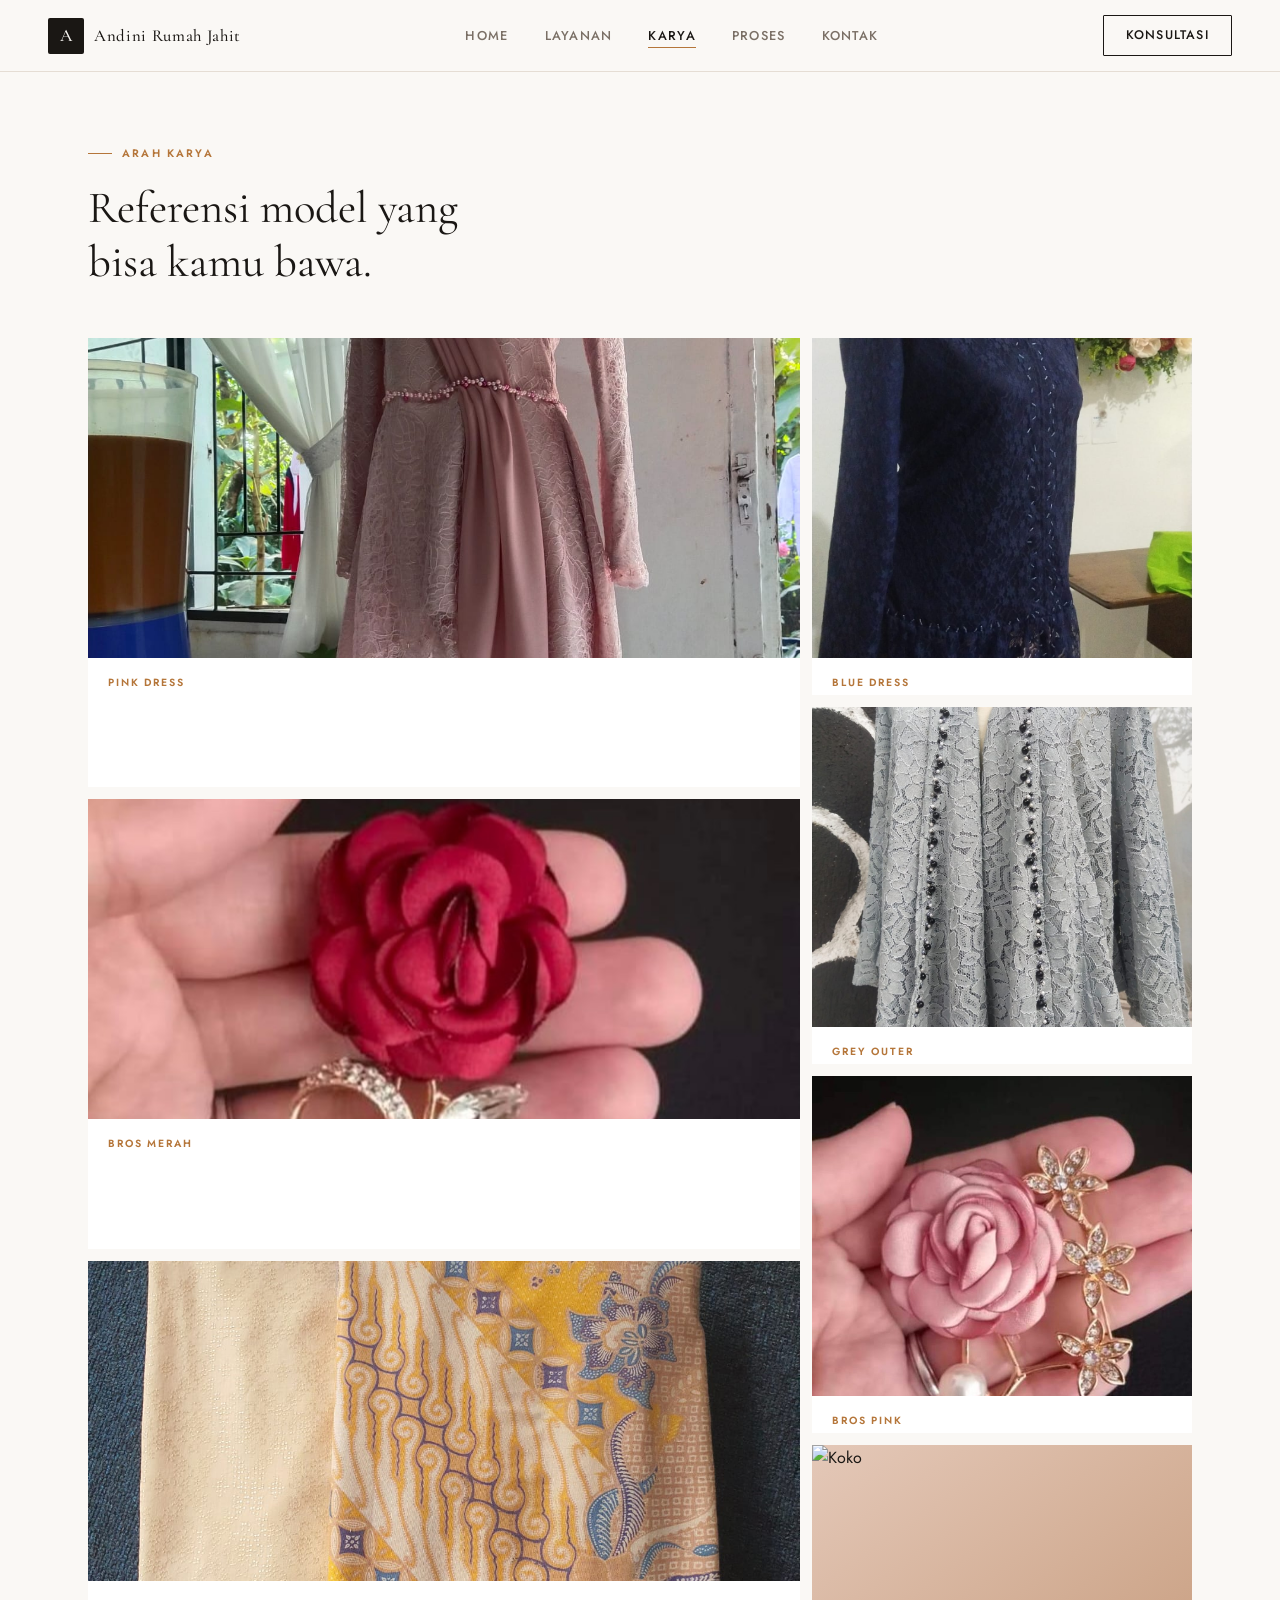
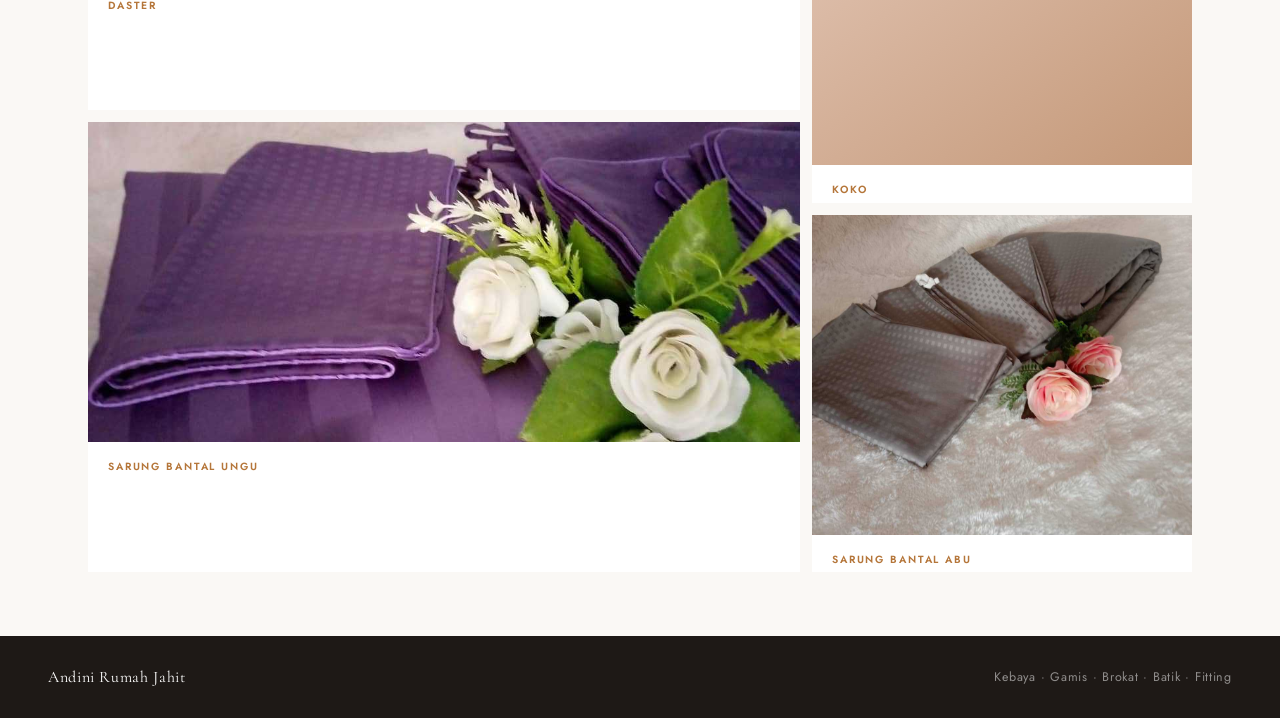
==== commit f2632b73: "Javascriptnya system queue, sama masukin image dari JSON" ====
--- a/karya.html
+++ b/karya.html
@@ -36,7 +36,7 @@
 
         <div class="karya-galeri">
           <div class="kiri">
-            <!-- Left column: two stacked images -->
+            <!-- Kolom kiri: dua gambar bertumpuk -->
             <div class="karya-item karya-besar">
               <div class="karya-gambar">
                 <!-- <img src="foto/gamis-motif.jpg" alt="Gamis motif floral hangat"> -->
@@ -53,7 +53,7 @@
           </div>
 
           <div class="kanan">
-            <!-- Right column: smaller items -->
+            <!-- Kolom kanan: item lebih kecil -->
             <div class="karya-item">
               <div class="karya-gambar">
                 <!-- <img src="foto/outer-brokat-abu.jpg" alt="Outer brokat abu payet"> -->
@@ -93,5 +93,8 @@
         header.classList.toggle("scrolled", window.scrollY > 10);
       });
     </script>
+
+    <script src="karya.js"></script>
+    
   </body>
 </html>
--- a/style.css
+++ b/style.css
@@ -1,11 +1,11 @@
 /* ============================================================
-   ANDINI RUMAH JAHIT — Luxury Boutique Stylesheet
-   Aesthetic: Editorial · Warm Ivory · Copper-Gold · Serif
+   ANDINI RUMAH JAHIT — Gaya Butik Mewah
+   Estetika: Editorial · Gading Hangat · Tembaga-Emas · Serif
    ============================================================ */
 
 @import url("https://fonts.googleapis.com/css2?family=Cormorant+Garamond:ital,wght@0,300;0,400;0,500;0,600;1,300;1,400&family=Jost:wght@300;400;500;600&display=swap");
 
-/* ── CSS Variables ──────────────────────────────────────── */
+/* ── Variabel CSS ──────────────────────────────────────── */
 :root {
   --bg: #faf8f5;
   --bg-alt: #f3ede5;
@@ -25,7 +25,7 @@
   --ease-out: cubic-bezier(0.22, 1, 0.36, 1);
 }
 
-/* ── Reset & Base ───────────────────────────────────────── */
+/* ── Reset & Dasar ───────────────────────────────────────── */
 *,
 *::before,
 *::after {
@@ -64,14 +64,14 @@
   list-style: none;
 }
 
-/* ── Utility ────────────────────────────────────────────── */
+/* ── Utilitas ────────────────────────────────────────────── */
 .container {
   width: min(100%, 1200px);
   margin-inline: auto;
   padding-inline: 48px;
 }
 
-/* ── Page Entrance Animation ────────────────────────────── */
+/* ── Animasi Masuk Halaman ────────────────────────────── */
 @keyframes fadeUp {
   from {
     opacity: 0;
@@ -92,7 +92,7 @@
 }
 
 /* ══════════════════════════════════════════════════════════
-   HEADER / NAVIGATION
+   HEADER / NAVIGASI
 ══════════════════════════════════════════════════════════ */
 header {
   position: fixed;
@@ -144,7 +144,7 @@
   color: var(--text);
 }
 
-/* Nav links */
+/* Tautan nav */
 nav ul {
   display: flex;
   gap: 36px;
@@ -182,7 +182,7 @@
   width: 100%;
 }
 
-/* CTA button */
+/* Tombol CTA */
 .header-cta a {
   display: inline-block;
   padding: 9px 22px;
@@ -203,7 +203,7 @@
 }
 
 /* ══════════════════════════════════════════════════════════
-   HERO SECTION
+   BAGIAN HERO
 ══════════════════════════════════════════════════════════ */
 .hero {
   min-height: 100vh;
@@ -214,7 +214,7 @@
   overflow: hidden;
 }
 
-/* Left: text content */
+/* Kiri: isi teks */
 .hero-content {
   display: flex;
   flex-direction: column;
@@ -306,7 +306,7 @@
   color: var(--text);
 }
 
-/* Right: image side */
+/* Kanan: sisi gambar */
 .hero-image-side {
   position: relative;
   background: var(--bg-alt);
@@ -324,7 +324,7 @@
   justify-content: center;
 }
 
-/* Decorative fabric fold lines */
+/* Garis lipatan kain dekoratif */
 .hero-image-placeholder::before {
   content: "";
   position: absolute;
@@ -347,7 +347,7 @@
   letter-spacing: 0.1em;
 }
 
-/* Stat card overlay */
+/* Overlay kartu statistik */
 .hero-kartu {
   position: absolute;
   bottom: 48px;
@@ -384,7 +384,7 @@
 }
 
 /* ══════════════════════════════════════════════════════════
-   SECTION SHARED STYLES
+   GAYA BAGIAN BERSAMA
 ══════════════════════════════════════════════════════════ */
 main {
   padding-top: var(--nav-h);
@@ -419,7 +419,7 @@
 }
 
 /* ══════════════════════════════════════════════════════════
-   LAYANAN PAGE
+   HALAMAN LAYANAN
 ══════════════════════════════════════════════════════════ */
 .layanan {
   padding: 64px 48px;
@@ -474,7 +474,7 @@
   border-color: var(--accent);
 }
 
-/* Icon SVG backgrounds for each card */
+/* Latar belakang ikon SVG untuk setiap kartu */
 .layanan-kartu:nth-child(1) .kartu-ikon::after {
   content: "✦";
   font-size: 1rem;
@@ -505,7 +505,7 @@
   line-height: 1.7;
 }
 
-/* Layanan price hint */
+/* Petunjuk harga layanan */
 .layanan-kartu .kartu-detail {
   margin-top: 28px;
   display: flex;
@@ -531,7 +531,7 @@
 }
 
 /* ══════════════════════════════════════════════════════════
-   KARYA / GALLERY PAGE
+   HALAMAN KARYA / GALERI
 ══════════════════════════════════════════════════════════ */
 .karya {
   padding: 64px 48px;
@@ -541,15 +541,15 @@
 
 .karya-galeri {
   display: grid;
-  /* reduce right column width and gap so the layout feels tighter */
+  /* kurangi lebar kolom kanan dan jarak agar tata letak terasa lebih rapat */
   grid-template-columns: 1fr 380px;
   grid-auto-rows: auto;
   gap: 12px;
 }
 
-/* Large item spans full left column (cover all rows on the left) */
+/* Item besar awalnya membentang di seluruh kolom kiri (menutup semua baris di kiri) */
 .karya-besar {
-  /* featured items no longer span the full gallery; they behave as stacked items inside .kiri */
+  /* item unggulan tidak lagi membentang seluruh galeri; mereka berupa item bertumpuk di .kiri */
 }
 
 .karya-item {
@@ -557,7 +557,7 @@
   overflow: hidden;
 }
 
-/* Left / Right column containers inside the gallery */
+/* Kontainer kolom kiri / kanan di dalam galeri */
 .karya-galeri .kiri {
   grid-column: 1;
   display: grid;
@@ -572,7 +572,7 @@
 .karya-gambar {
   width: 100%;
   aspect-ratio: 4/5;
-  /* limit height so thumbnails and cards remain modest in size */
+  /* batasi tinggi agar thumbnail dan kartu tetap proporsional */
   max-height: 320px;
   background: var(--bg-alt);
   position: relative;
@@ -580,13 +580,13 @@
   transition: transform 0.45s var(--ease-out);
 }
 .karya-besar .karya-gambar {
-  /* use the same 4:5 ratio as thumbnails for consistent gallery rhythm */
+  /* gunakan rasio 4:5 yang sama seperti thumbnail untuk ritme galeri yang konsisten */
   aspect-ratio: 4/5;
   max-height: 420px;
   height: auto;
 }
 
-/* ensure any inserted <img> scales within the constrained boxes */
+/* pastikan setiap <img> yang dimasukkan skalanya sesuai dalam kotak yang dibatasi */
 .karya-gambar img {
   width: 100%;
   height: 100%;
@@ -594,7 +594,7 @@
   display: block;
 }
 
-/* Placeholder fill with warm gradient per item */
+/* Isi placeholder dengan gradasi hangat untuk setiap item */
 .karya-item:nth-child(1) .karya-gambar {
   background: linear-gradient(145deg, #e8ddd0, #c8b498);
 }
@@ -612,7 +612,7 @@
   transform: scale(1.03);
 }
 
-/* Overlay on hover */
+/* Overlay saat hover */
 .karya-gambar::after {
   content: "";
   position: absolute;
@@ -629,7 +629,7 @@
   opacity: 1;
 }
 
-/* Text below image */
+/* Teks di bawah gambar */
 .karya-item:not(.karya-besar) {
   background: var(--white);
 }
@@ -648,7 +648,7 @@
   line-height: 1.55;
 }
 
-/* Label floating on large card */
+/* Label terapung pada kartu besar */
 .karya-besar-label {
   position: absolute;
   bottom: 0;
@@ -665,7 +665,7 @@
 }
 
 /* ══════════════════════════════════════════════════════════
-   PROSES PAGE
+   HALAMAN PROSES
 ══════════════════════════════════════════════════════════ */
 .proses {
   padding: 64px 48px;
@@ -681,7 +681,7 @@
   margin-top: 16px;
 }
 
-/* Connecting line */
+/* Garis penghubung */
 .proses-langkah-wrapper::before {
   content: "";
   position: absolute;
@@ -738,7 +738,7 @@
 }
 
 /* ══════════════════════════════════════════════════════════
-   KONTAK PAGE
+   HALAMAN KONTAK
 ══════════════════════════════════════════════════════════ */
 .kontak {
   display: grid;
@@ -746,7 +746,7 @@
   min-height: calc(100vh - var(--nav-h));
 }
 
-/* Left info panel */
+/* Panel info kiri */
 .kontak-info {
   background: var(--bg-dark);
   color: var(--white);
@@ -804,7 +804,7 @@
   font-weight: 500;
 }
 
-/* Right form panel */
+/* Panel form kanan */
 .kontak-form {
   background: var(--bg);
   padding: 80px 64px;
@@ -872,7 +872,7 @@
   resize: vertical;
 }
 
-/* Select wrapper with custom arrow */
+/* Wrapper select dengan panah kustom */
 .select-wrapper {
   position: relative;
 }
@@ -909,7 +909,7 @@
 }
 
 /* ══════════════════════════════════════════════════════════
-   FOOTER
+   BAGIAN FOOTER
 ══════════════════════════════════════════════════════════ */
 footer {
   background: var(--bg-dark);
@@ -933,7 +933,7 @@
 }
 
 /* ══════════════════════════════════════════════════════════
-   DECORATIVE STRIP (appears on inner pages)
+   STRIP DEKORATIF (muncul pada halaman dalam)
 ══════════════════════════════════════════════════════════ */
 .page-intro {
   padding: 80px 48px 0;
@@ -942,7 +942,7 @@
 }
 
 /* ══════════════════════════════════════════════════════════
-   RESPONSIVE — TABLET (≤900px)
+   RESPONSIF — TABLET (≤900px)
 ══════════════════════════════════════════════════════════ */
 @media (max-width: 900px) {
   header {
@@ -1016,57 +1016,5 @@
 }
 
 /* ══════════════════════════════════════════════════════════
-   RESPONSIVE — MOBILE (≤600px)
-══════════════════════════════════════════════════════════ */
-@media (max-width: 600px) {
-  header {
-    padding-inline: 16px;
-  }
-  .logo-text {
-    display: none;
-  }
-  nav ul {
-    gap: 14px;
-  }
-  nav a {
-    font-size: 0.72rem;
-  }
-  .header-cta a {
-    padding: 8px 14px;
-    font-size: 0.72rem;
-  }
-
-  .hero-content {
-    padding: 48px 16px 32px;
-  }
-  .hero-tombol {
-    flex-direction: column;
-    align-items: flex-start;
-  }
-
-  .layanan {
-    padding: 64px 16px;
-  }
-  .layanan-kartu {
-    padding: 36px 24px;
-  }
-
-  .karya {
-    padding: 64px 16px;
-  }
-
-  .proses {
-    padding: 64px 16px;
-  }
-  .proses-langkah-wrapper {
-    grid-template-columns: 1fr;
-    gap: 40px;
-  }
-
-  .kontak-form {
-    padding: 48px 16px;
-  }
-  .kontak-info {
-    padding: 48px 16px;
-  }
-}
+   RESPORESPONSIF — MOBILE (≤600px)
+RESPONSIF — MOBILE (≤600px) */
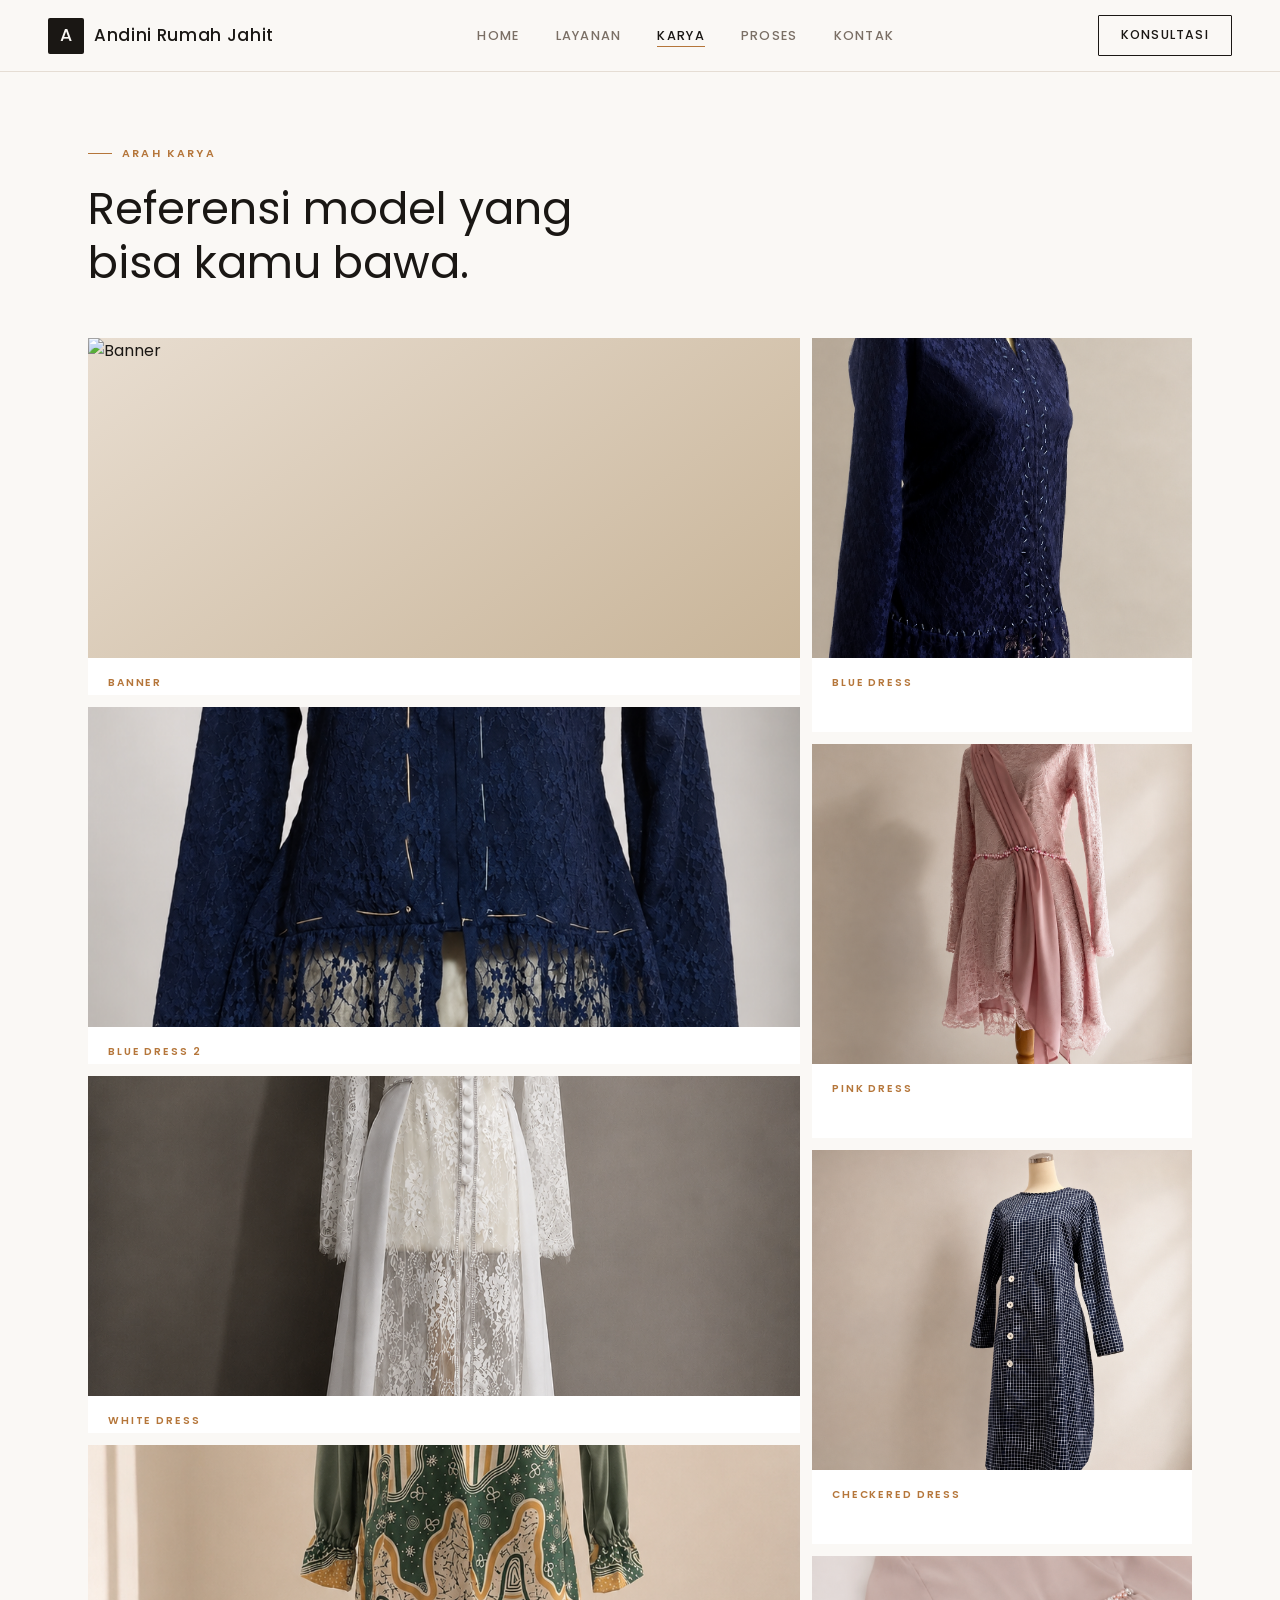
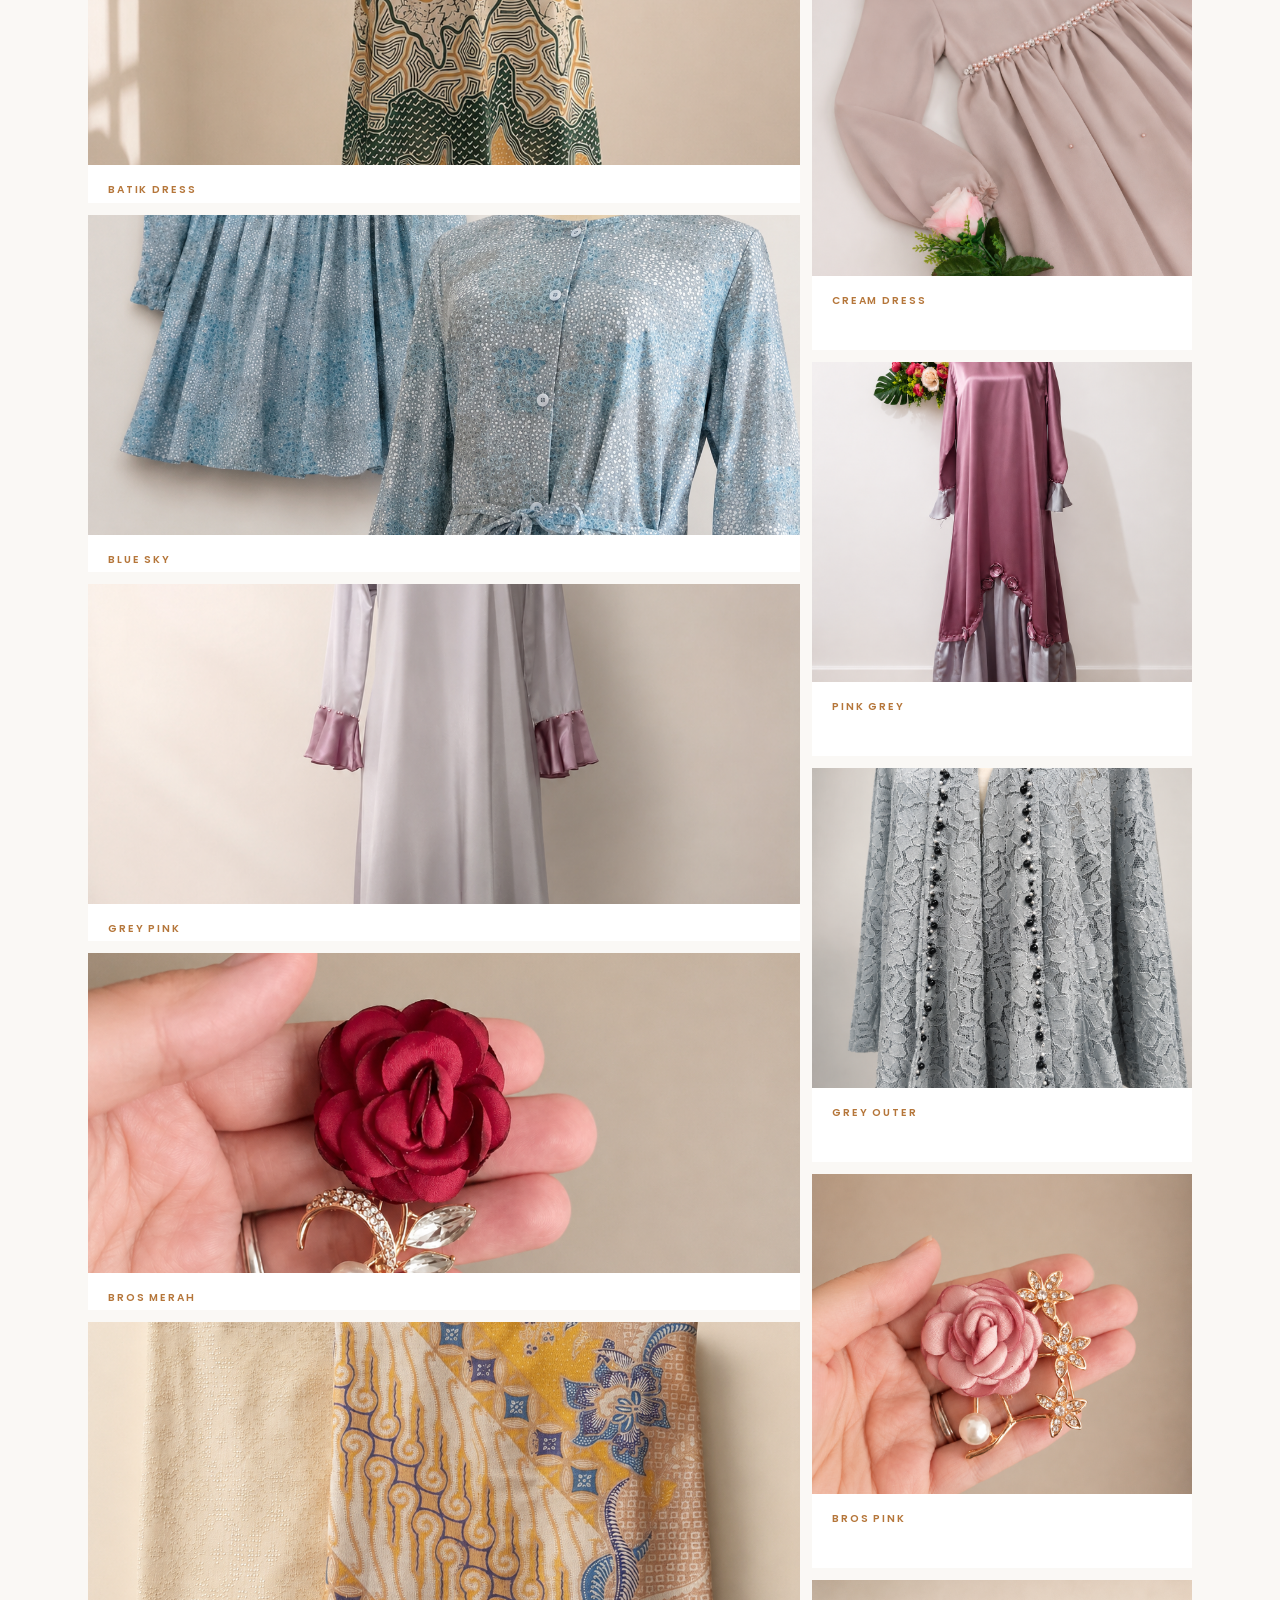
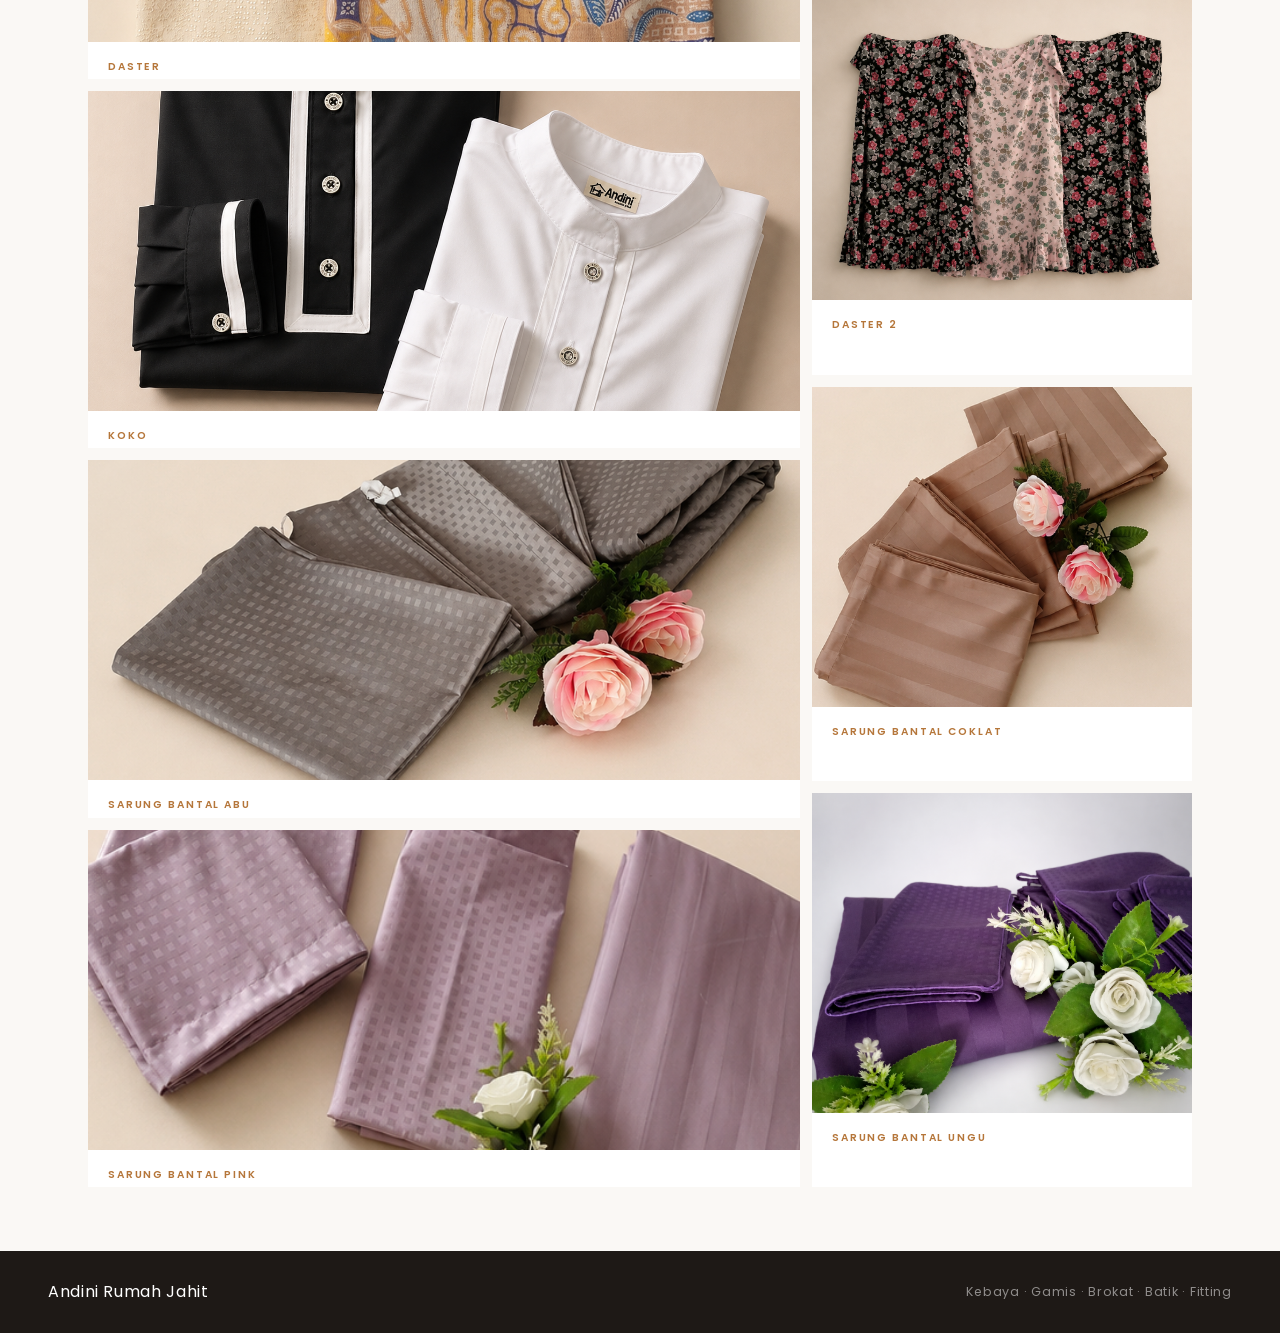
==== commit cf489c7d: "Fix Kontak EmailJS" ====
--- a/karya.html
+++ b/karya.html
@@ -95,6 +95,5 @@
     </script>
 
     <script src="karya.js"></script>
-    
   </body>
 </html>
--- a/style.css
+++ b/style.css
@@ -3,7 +3,7 @@
    Estetika: Editorial · Gading Hangat · Tembaga-Emas · Serif
    ============================================================ */
 
-@import url("https://fonts.googleapis.com/css2?family=Cormorant+Garamond:ital,wght@0,300;0,400;0,500;0,600;1,300;1,400&family=Jost:wght@300;400;500;600&display=swap");
+@import url("https://fonts.googleapis.com/css2?family=Poppins:wght@300;400;500;600;700&display=swap");
 
 /* ── Variabel CSS ──────────────────────────────────────── */
 :root {
@@ -19,8 +19,8 @@
   --white: #ffffff;
   --nav-h: 72px;
 
-  --ff-display: "Cormorant Garamond", Georgia, serif;
-  --ff-body: "Jost", sans-serif;
+  --ff-display: "Poppins", system-ui, -apple-system, sans-serif;
+  --ff-body: "Poppins", system-ui, -apple-system, sans-serif;
 
   --ease-out: cubic-bezier(0.22, 1, 0.36, 1);
 }
@@ -317,11 +317,16 @@
 .hero-image-placeholder {
   width: 100%;
   height: 100%;
-  background: linear-gradient(160deg, #ede0d0 0%, #d9c8b0 40%, #c4ab8a 100%);
-  position: relative;
-  display: flex;
-  align-items: center;
-  justify-content: center;
+  object-fit: cover;
+  position: absolute;
+  top: 0;
+  left: 0;
+}
+
+.hero-image-placeholder img {
+  width: 100%;
+  height: 100%;
+  object-fit: cover;
 }
 
 /* Garis lipatan kain dekoratif */
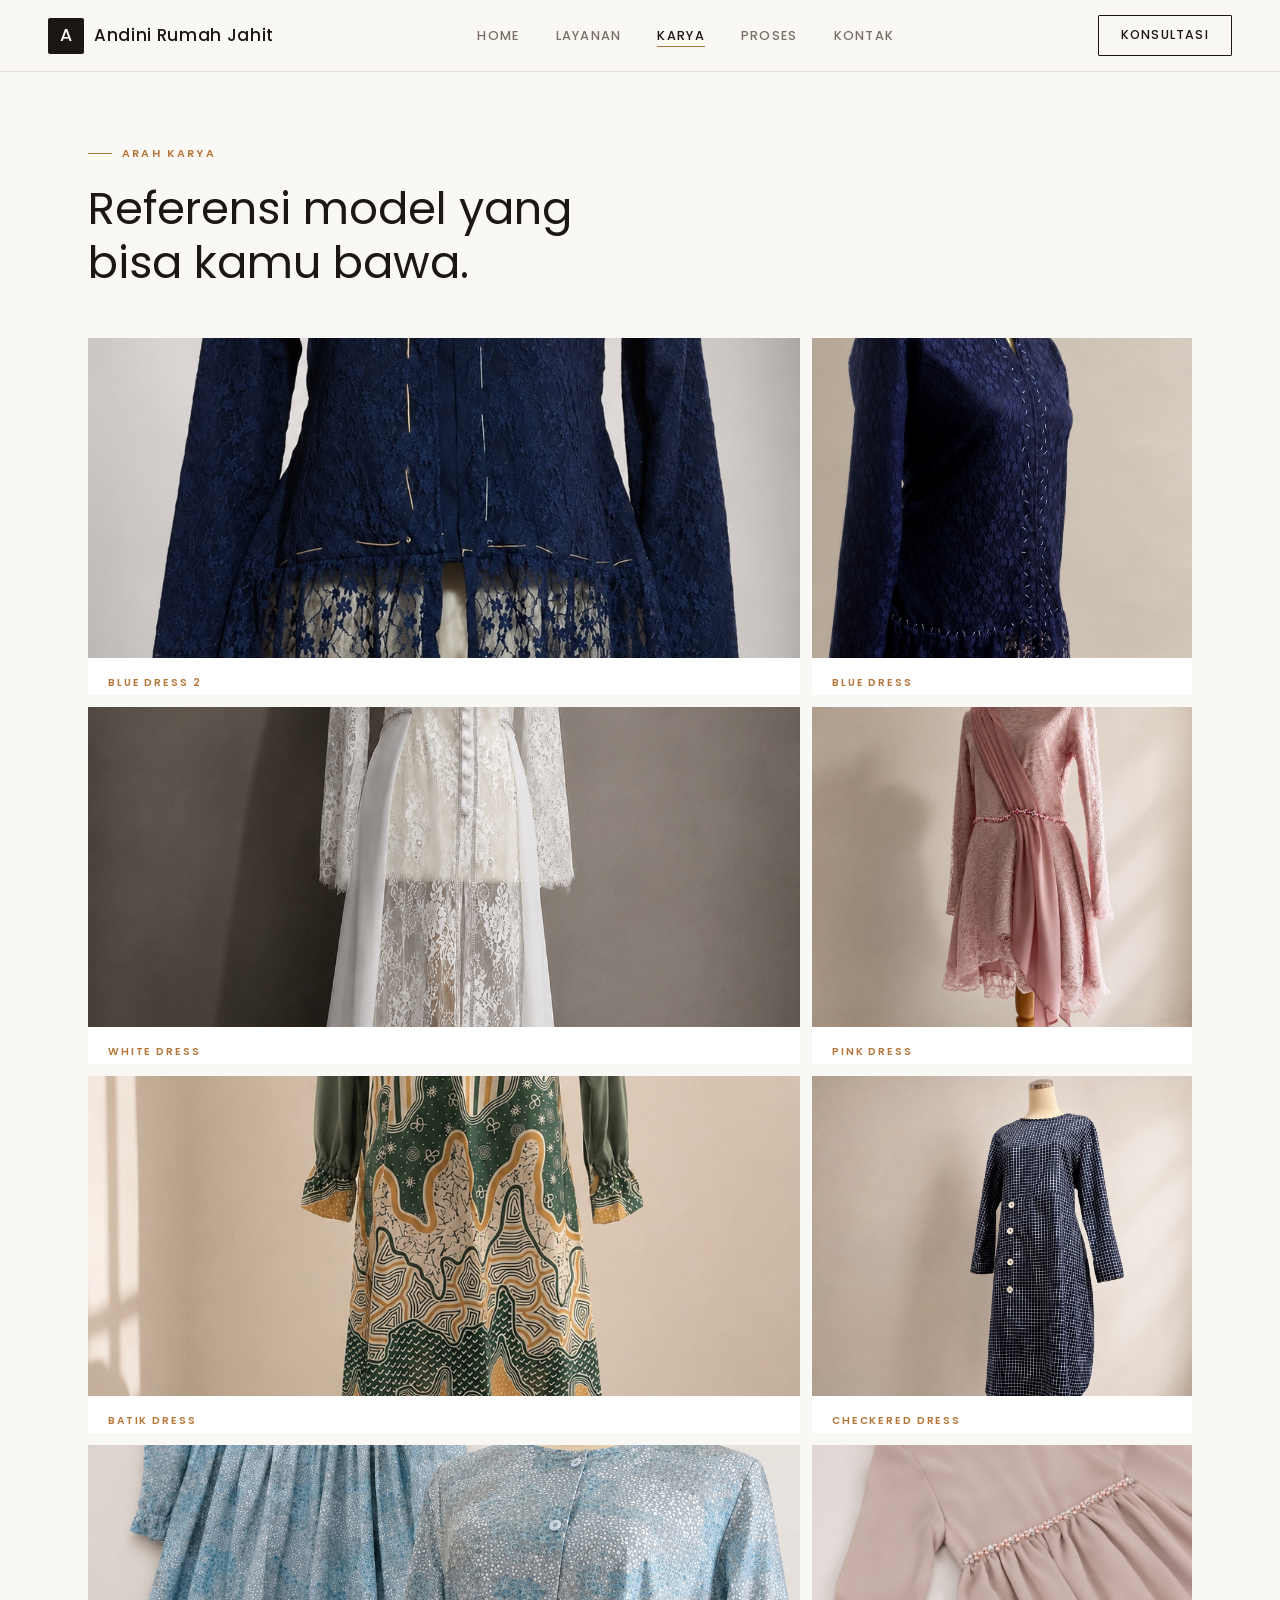
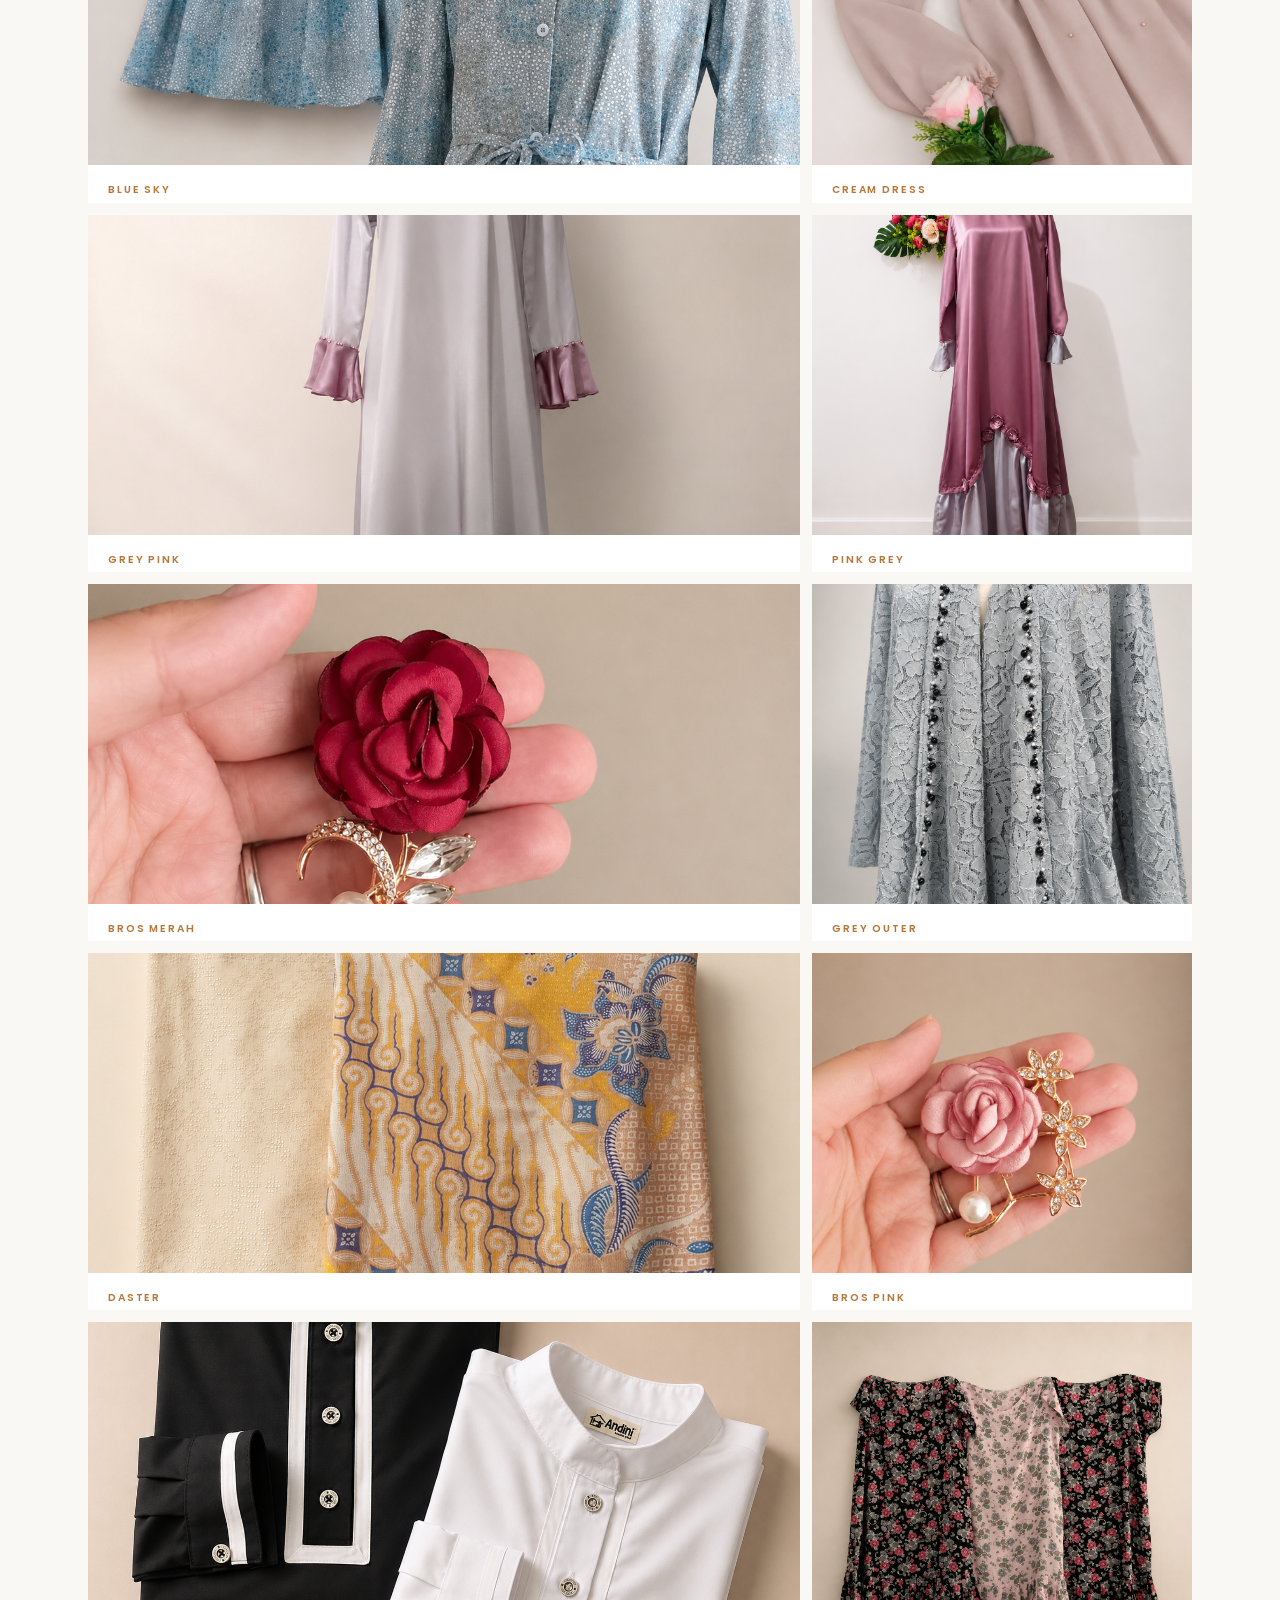
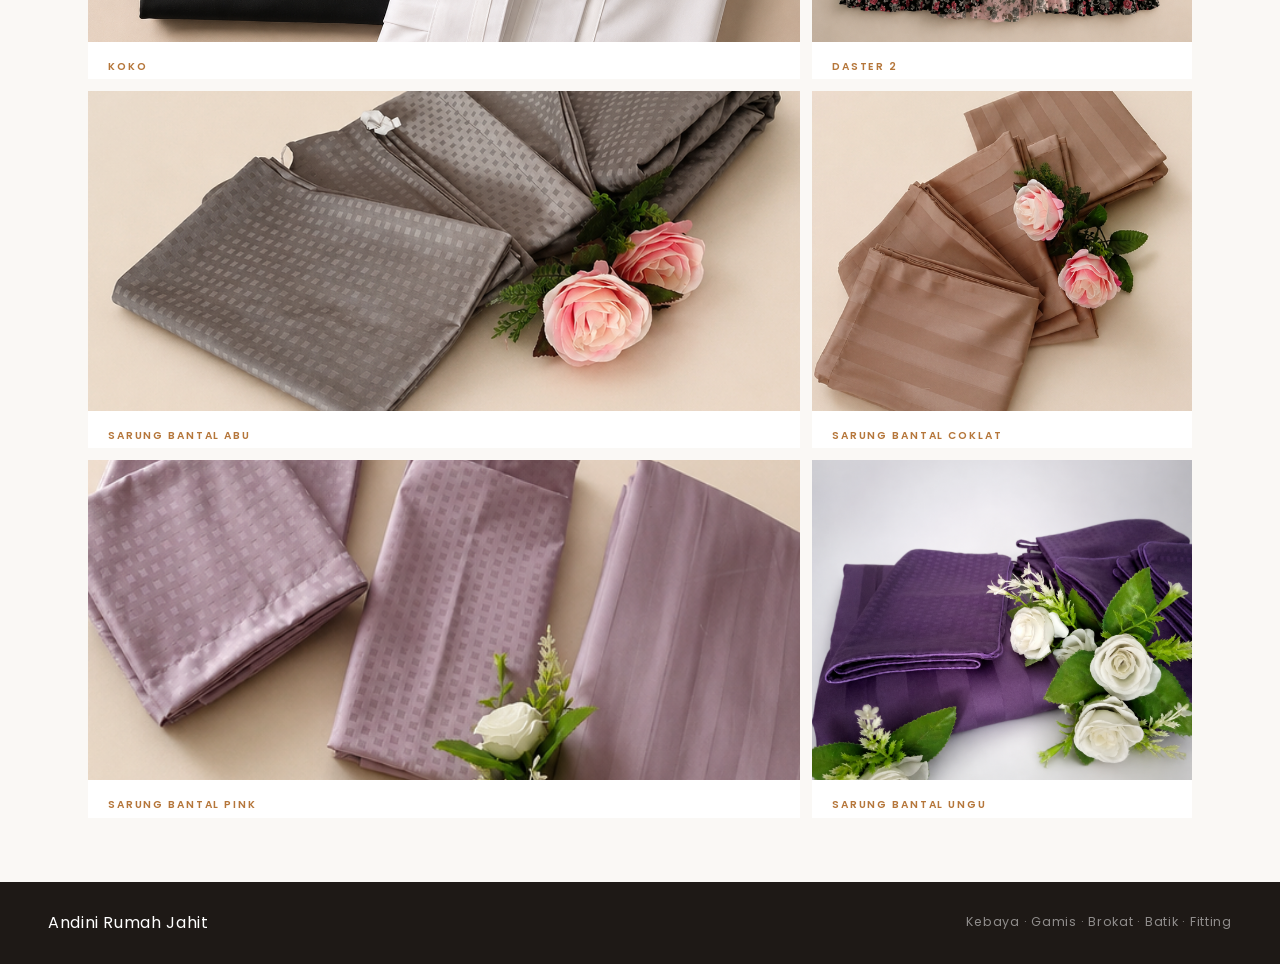
==== commit 68024d02: "ngurangin dikit" ====
--- a/karya.html
+++ b/karya.html
@@ -36,27 +36,23 @@
 
         <div class="karya-galeri">
           <div class="kiri">
-            <!-- Kolom kiri: dua gambar bertumpuk -->
+
             <div class="karya-item karya-besar">
               <div class="karya-gambar">
-                <!-- <img src="foto/gamis-motif.jpg" alt="Gamis motif floral hangat"> -->
               </div>
               <div class="karya-besar-label">Gamis Motif — Putih</div>
             </div>
 
             <div class="karya-item karya-besar">
               <div class="karya-gambar">
-                <!-- <img src="foto/kebaya-putih.jpg" alt="Kebaya putih lace premium"> -->
               </div>
               <div class="karya-besar-label">Kebaya Lace — Putih Gading</div>
             </div>
           </div>
 
           <div class="kanan">
-            <!-- Kolom kanan: item lebih kecil -->
             <div class="karya-item">
               <div class="karya-gambar">
-                <!-- <img src="foto/outer-brokat-abu.jpg" alt="Outer brokat abu payet"> -->
               </div>
               <p class="karya-kategori">Payet &amp; Lace</p>
               <p class="karya-deskripsi">
@@ -67,7 +63,6 @@
 
             <div class="karya-item">
               <div class="karya-gambar">
-                <!-- <img src="foto/brokat-elegan.jpg" alt="Kebaya brokat elegan"> -->
               </div>
               <p class="karya-kategori">Brokat Elegan</p>
               <p class="karya-deskripsi">
--- a/style.css
+++ b/style.css
@@ -1,8 +1,3 @@
-/* ============================================================
-   ANDINI RUMAH JAHIT — Gaya Butik Mewah
-   Estetika: Editorial · Gading Hangat · Tembaga-Emas · Serif
-   ============================================================ */
-
 @import url("https://fonts.googleapis.com/css2?family=Poppins:wght@300;400;500;600;700&display=swap");
 
 /* ── Variabel CSS ──────────────────────────────────────── */
